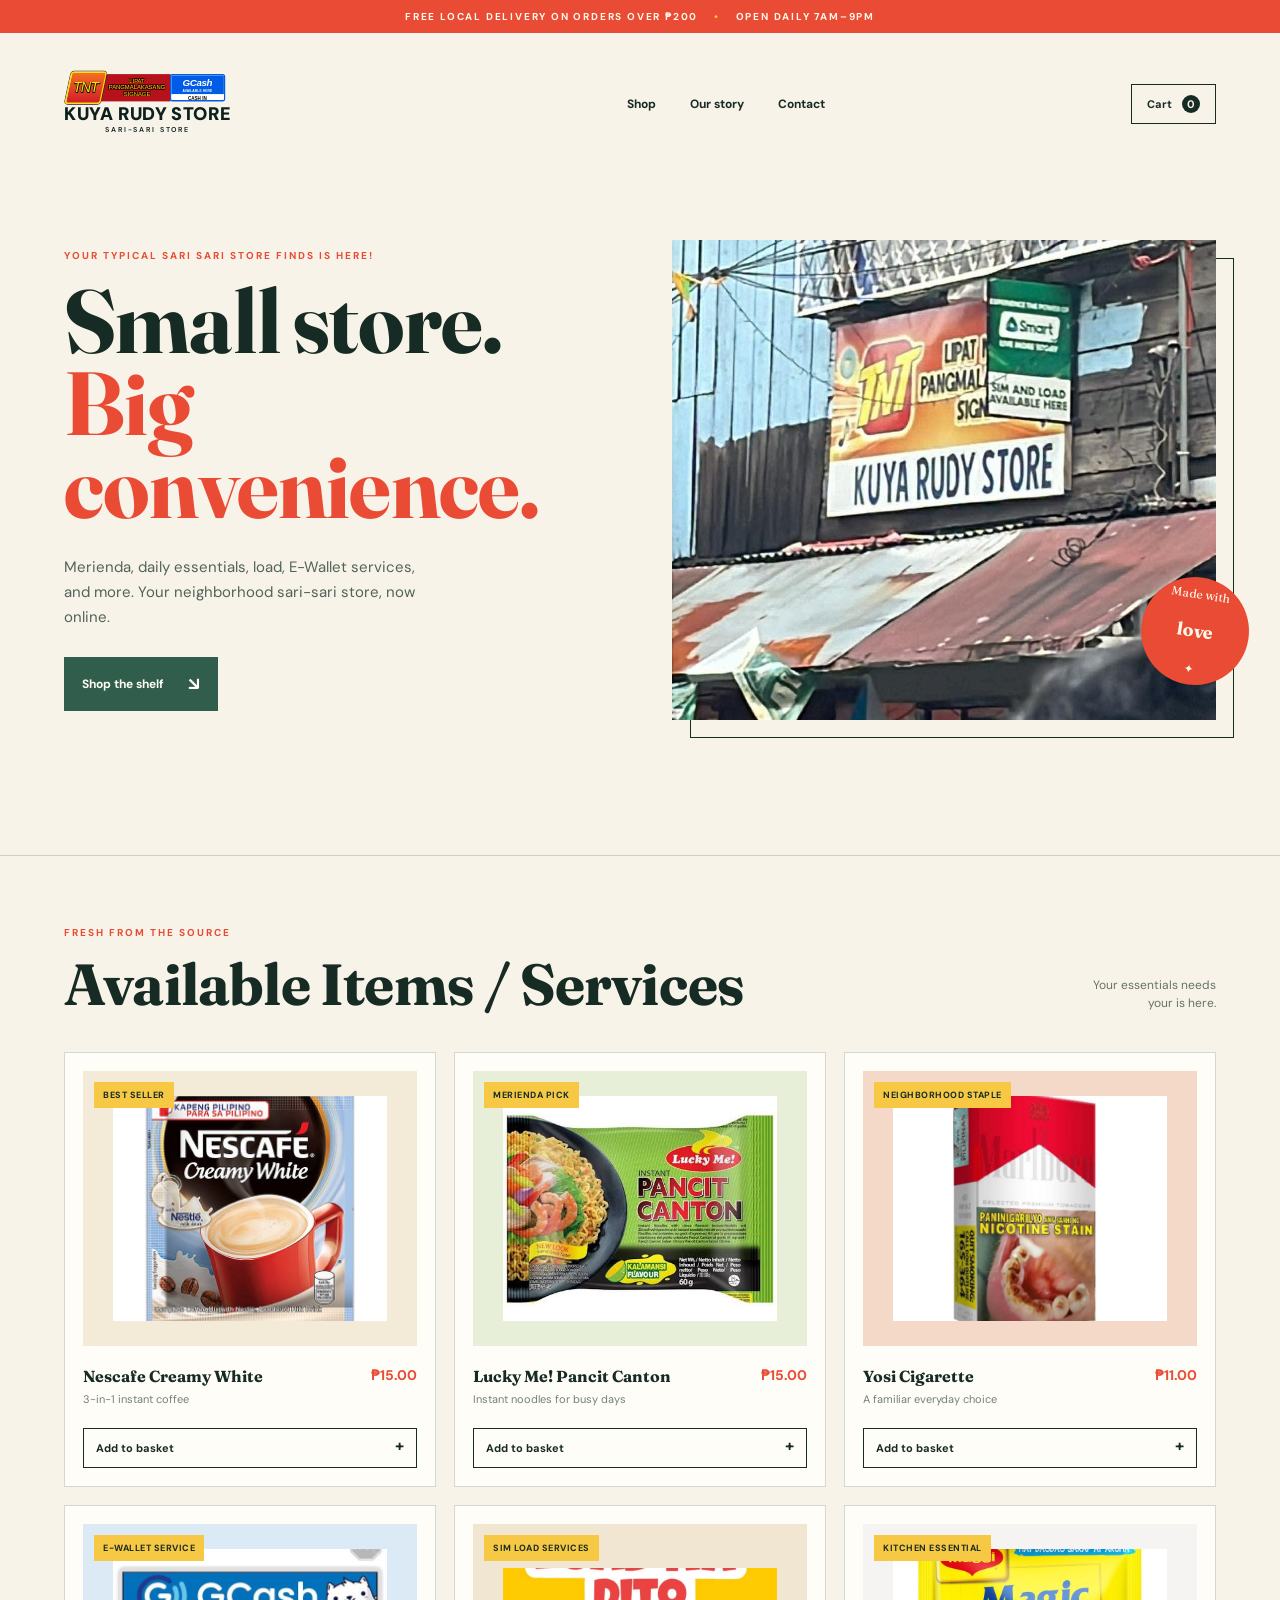
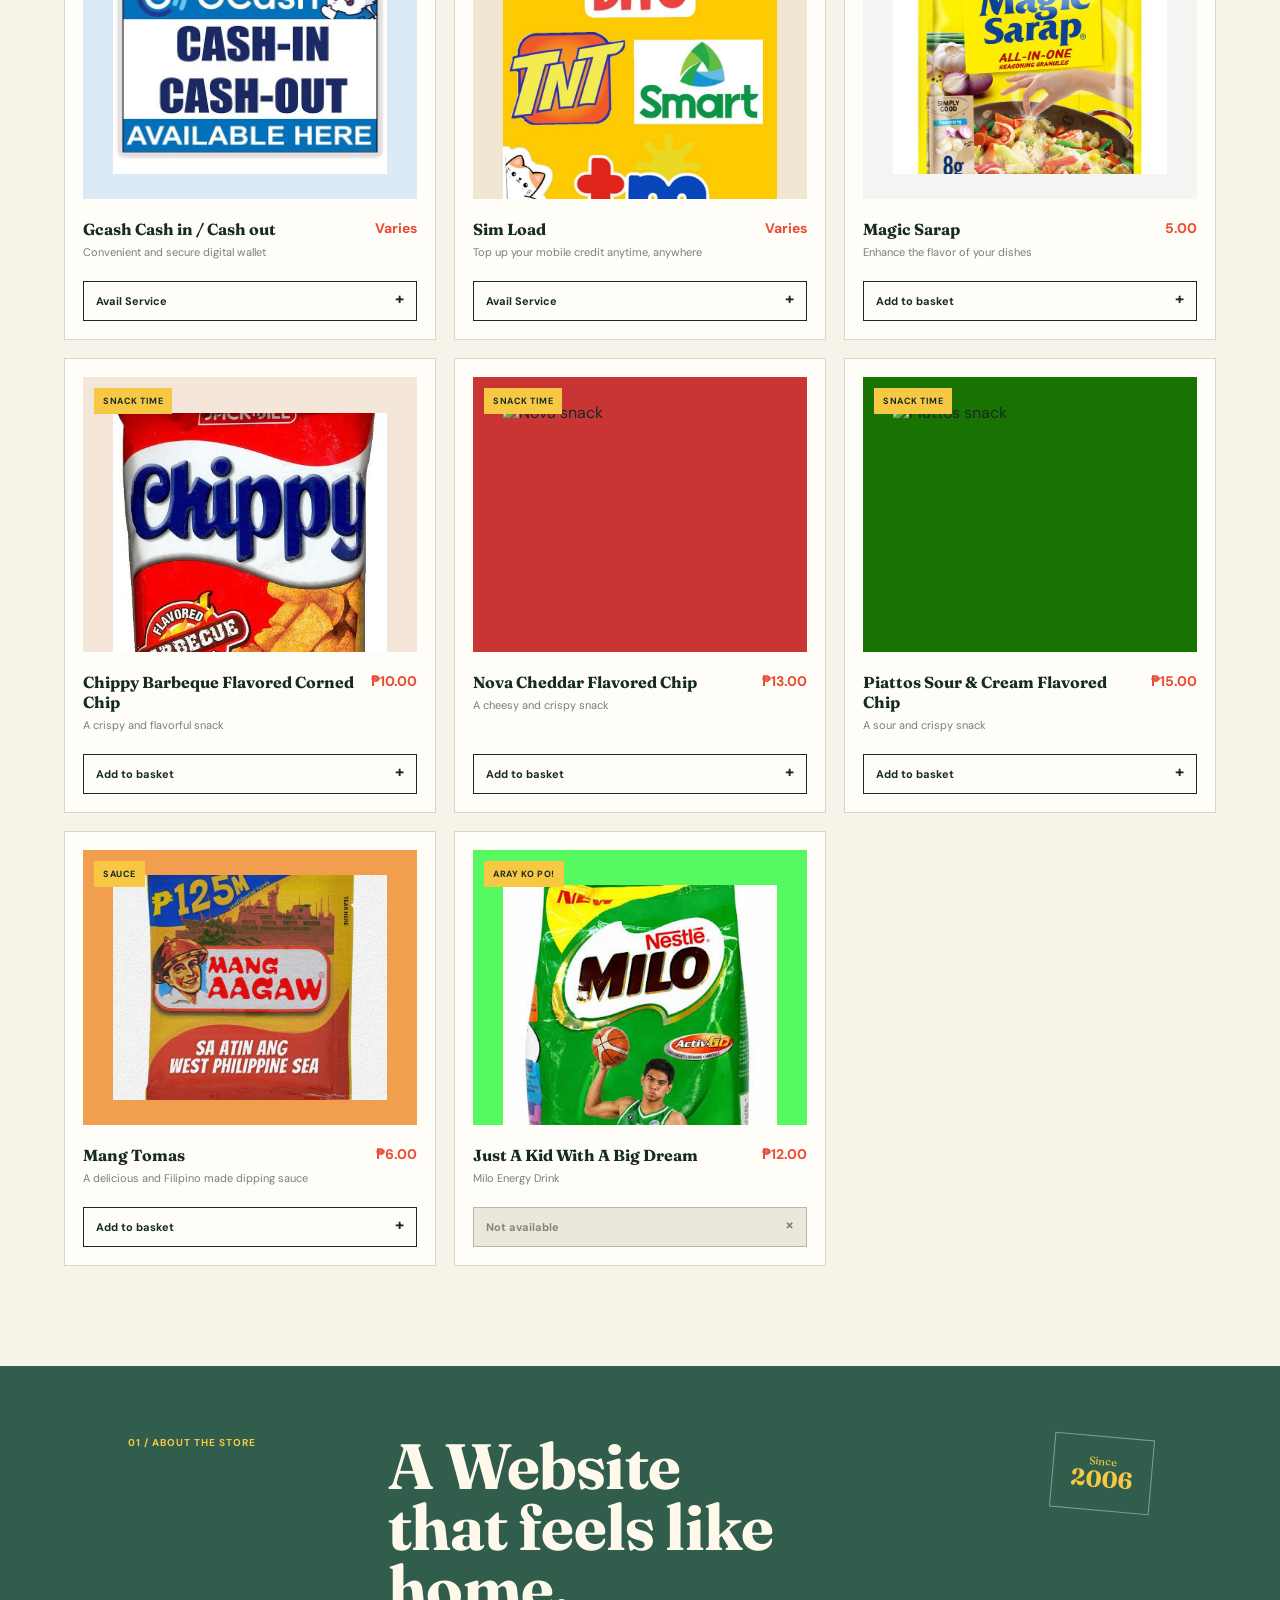
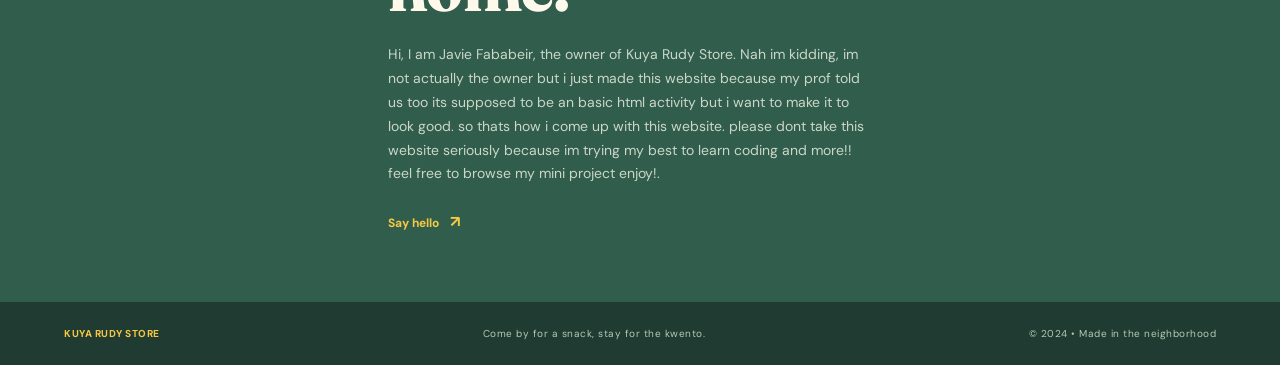
==== index.html @ a369945a "feat: complete UI overhaul and add new product inventory" ====
<!DOCTYPE html>
<html lang="en">
<head>
    <meta charset="UTF-8">
    <meta name="viewport" content="width=device-width, initial-scale=1.0">
    <title>Kuya Rudy Store | Your neighborhood sari-sari</title>
    <link rel="preconnect" href="https://fonts.googleapis.com">
    <link rel="preconnect" href="https://fonts.gstatic.com" crossorigin>
    <link href="https://fonts.googleapis.com/css2?family=DM+Sans:wght@400;500;700&family=Fraunces:opsz,wght@9..144,700;9..144,800&display=swap" rel="stylesheet">
    <link rel="stylesheet" href="style.css">
</head>
<body>
    
    <!-- Top Announcement Bar -->
    <div class="announcement">
        FREE LOCAL DELIVERY ON ORDERS OVER ₱200 <span>•</span> OPEN DAILY 7AM–9PM
    </div>

    <!-- Navigation Header -->
    <header class="site-header">
        
        <!-- Tarpaulin Logo -->
        <a href="#top" class="tarp-logo" aria-label="Kuya Rudy Store home">
            <div class="tarp-top">
                <div class="tarp-red-bar">
                    <div class="tarp-tnt-logo">
                        <span>TNT</span>
                    </div>
                    <div class="tarp-tnt-text">
                        <div>LIPAT</div>
                        <div>PANGMALAKASANG</div>
                        <div>SIGNAGE</div>
                    </div>
                </div>
                
                <!-- NEW GCASH BOX -->
                <div class="tarp-gcash-box">
                    <div class="gcash-blue">
                        <div class="gcash-brand">
                            GCash
                        </div>
                        <div class="gcash-tag">AVAILABLE HERE</div>
                    </div>
                    <div class="gcash-white">
                        CASH IN<br>CASH OUT
                    </div>
                </div>
                
            </div>
            <div class="tarp-bottom">
                <div class="tarp-title">KUYA RUDY STORE</div>
                <div class="tarp-subtitle">SARI-SARI STORE</div>
            </div>
        </a>

        <nav aria-label="Main navigation">
            <a href="#shop">Shop</a>
            <a href="#story">Our story</a>
            <a href="#contact">Contact</a>
        </nav>
        <button class="cart-button" type="button" aria-label="Shopping cart">
            Cart <span id="cart-count">0</span>
        </button>
    </header>

    <main id="top">
        <!-- Hero Section -->
        <section class="hero" aria-labelledby="hero-title">
            <div class="hero-copy">
                <p class="eyebrow">Your typical sari sari store finds is here!</p>
                <h1 id="hero-title">Small store.<br><em>Big convenience.</em></h1>
                <p class="hero-text">Merienda, daily essentials, load, E-Wallet services, and more. Your neighborhood sari-sari store, now online.</p>
                <a class="primary-button" href="#shop">Shop the shelf <span>↘</span></a>
            </div>
            <div class="hero-image-wrap">
                <img src="kuyarudy.jpg" alt="Javie Fababeir, owner of Kuya Rudy Store">
                <div class="hero-sticker">Made with<br><strong>love</strong> ✦</div>
            </div>
        </section>

        <!-- Shop Section -->
        <section class="shop-section" id="shop" aria-labelledby="shop-title">
            <div class="section-heading">
                <div>
                    <p class="eyebrow">Fresh from the source</p>
                    <h2 id="shop-title">Available Items / Services</h2>
                </div>
                <p class="section-note">Your essentials needs<br>your is here.</p>
            </div>
            
            <div class="product-grid">
                <article class="product-card product-coffee">
                    <span class="product-tag">Best seller</span>
                    <div class="product-image">
                        <img src="nescafe.jpg" alt="Nescafe Creamy White 3-in-1">
                    </div>
                    <div class="product-info">
                        <div>
                            <h3>Nescafe Creamy White</h3>
                            <p>3-in-1 instant coffee</p>
                        </div>
                        <strong class="price">₱15.00</strong>
                    </div>
                    <button class="add-button" type="button">Add to basket <span>+</span></button>
                </article>

                <article class="product-card product-noodles">
                    <span class="product-tag">Merienda pick</span>
                    <div class="product-image">
                        <img src="pancit.jpg" alt="Lucky Me instant noodles">
                    </div>
                    <div class="product-info">
                        <div>
                            <h3>Lucky Me! Pancit Canton</h3>
                            <p>Instant noodles for busy days</p>
                        </div>
                        <strong class="price">₱15.00</strong>
                    </div>
                    <button class="add-button" type="button">Add to basket <span>+</span></button>
                </article>

                    <article class="product-card product-yosi">
                    <span class="product-tag">Neighborhood staple</span>
                    <div class="product-image">
                        <img src="yosi.jpg" alt="Yosi cigarette pack">
                    </div>
                    <div class="product-info">
                        <div>
                            <h3>Yosi Cigarette</h3>
                            <p>A familiar everyday choice</p>
                        </div>
                        <strong class="price">₱11.00</strong>
                    </div>
                    <button class="add-button" type="button">Add to basket <span>+</span></button>
                </article>

                <article class="product-card product-gcash">
                    <span class="product-tag">E-wallet Service</span>
                    <div class="product-image">
                        <img src="gcash.jpg" alt="Gcash wallet">
                    </div>
                    <div class="product-info">
                        <div>
                            <h3>Gcash Cash in / Cash out</h3>
                            <p> Convenient and secure digital wallet</p>
                        </div>
                        <strong class="price">Varies</strong>
                    </div>
                    <button class="add-button" type="button">Avail Service <span>+</span></button>
                </article>

                <article class="product-card product-load">
                    <span class="product-tag">Sim load Services</span>
                    <div class="product-image">
                        <img src="load.jpg" alt="Load services">
                    </div>
                    <div class="product-info">
                        <div>
                            <h3>Sim Load</h3>
                            <p>Top up your mobile credit anytime, anywhere</p>
                        </div>
                        <strong class="price">Varies</strong>
                    </div>
                    <button class="add-button" type="button">Avail Service <span>+</span></button>
                </article>

                <article class="product-card product-seasoning">
                    <span class="product-tag">Kitchen essential</span>
                    <div class="product-image">
                        <img src="magic sarap.jpg" alt="Maggi seasoning">
                    </div>
                    <div class="product-info">
                        <div>
                            <h3>Magic Sarap</h3>
                            <p>Enhance the flavor of your dishes</p>
                        </div>
                        <strong class="price">5.00</strong>
                    </div>
                    <button class="add-button" type="button">Add to basket <span>+</span></button>
                </article>

                <article class="product-card product-chippy">
                    <span class="product-tag">Snack time</span>
                    <div class="product-image">
                        <img src="Chippy chips!.jpg" alt="Chippy snack">
                    </div>
                    <div class="product-info">
                        <div>
                            <h3>Chippy Barbeque Flavored Corned Chip</h3>
                            <p>A crispy and flavorful snack</p>
                        </div>
                        <strong class="price">₱10.00</strong>
                    </div>
                    <button class="add-button" type="button">Add to basket <span>+</span></button>
                </article>

                <article class="product-card product-nova">
                    <span class="product-tag">Snack time</span>
                    <div class="product-image">
                        <img src="Nova.jpg" alt="Nova snack">
                    </div>
                    <div class="product-info">
                        <div>
                            <h3>Nova Cheddar Flavored Chip</h3>
                            <p>A cheesy and crispy snack</p>
                        </div>
                        <strong class="price">₱13.00</strong>
                    </div>
                    <button class="add-button" type="button">Add to basket <span>+</span></button>
                </article>

                <article class="product-card product-piattos">
                    <span class="product-tag">Snack time</span>
                    <div class="product-image">
                        <img src="Piattos.jpg" alt="Piattos snack">
                    </div>
                    <div class="product-info">
                        <div>
                            <h3>Piattos Sour & Cream Flavored Chip</h3>
                            <p>A sour and crispy snack</p>
                        </div>
                        <strong class="price">₱15.00</strong>
                    </div>
                    <button class="add-button" type="button">Add to basket <span>+</span></button>
                </article>

                <article class="product-card product-mangtomas">
                    <span class="product-tag">Sauce</span>
                    <div class="product-image">
                        <img src="mang tomas.jpg" alt="Dipping sauce">
                    </div>
                    <div class="product-info">
                        <div>
                            <h3>Mang Tomas</h3>
                            <p>A delicious and Filipino made dipping sauce</p>
                        </div>
                        <strong class="price">₱6.00</strong>
                    </div>
                    <button class="add-button" type="button">Add to basket <span>+</span></button>
                </article>

                <article class="product-card product-rene">
                    <span class="product-tag">Aray Ko Po!</span>
                    <div class="product-image">
                        <img src="rene.jpg" alt="Aray Ko Po!">
                    </div>
                    <div class="product-info">
                        <div>
                            <h3>Just A Kid With A Big Dream</h3>
                            <p>Milo Energy Drink</p>
                        </div>
                        <strong class="price">₱12.00</strong>
                    </div>
                    <button class="add-button" type="button" disabled>Not available <span>×</span></button>
                </article>

            </div>
        </section>

        <!-- Story Section -->
        <section class="story-section" id="story" aria-labelledby="story-title">
            <div class="story-label">01 / About the store</div>
            <div>
                <h2 id="story-title">A Website<br>that feels like home.</h2>
                <p>Hi, I am Javie Fababeir, the owner of Kuya Rudy Store. Nah im kidding, im not actually the owner but i just made this website because my prof told us too its supposed to be an basic html activity but i want to make it to look good. so thats how i come up with this website. please dont take this website seriously because im trying my best to learn coding and more!! feel free to browse my mini project enjoy!.</p>
                <a class="text-link" href="#contact">Say hello <span>↗</span></a>
            </div>
            <div class="story-badge">Since<br><strong>2006</strong></div>
        </section>
    </main>

    <!-- Footer -->
    <footer id="contact">
        <strong>KUYA RUDY STORE</strong>
        <span>Come by for a snack, stay for the kwento.</span>
        <span>© 2024 • Made in the neighborhood</span>
    </footer>

    <!-- Script -->
    <script>
        const cartCount = document.querySelector('#cart-count');
        document.querySelectorAll('.add-button').forEach((button) => {
            button.addEventListener('click', () => {
                cartCount.textContent = Number(cartCount.textContent) + 1;
                button.classList.add('added');
                button.innerHTML = 'Added to basket <span>✓</span>';
                setTimeout(() => button.classList.remove('added'), 900);
            });
        });
    </script>
</body>
</html>
---- style.css ----
@import url('https://fonts.googleapis.com/css2?family=DM+Sans:wght@400;500;700&family=Fraunces:opsz,wght@9..144,700;9..144,800&display=swap');

:root { --ink: #172b25; --cream: #f8f3e8; --red: #e94b35; --yellow: #f6c843; --green: #315d4d; --line: rgba(23,43,37,.18); }
* { box-sizing: border-box; }
html { scroll-behavior: smooth; }
body { margin: 0; background: var(--cream); color: var(--ink); font-family: 'DM Sans', sans-serif; }
a { color: inherit; }

.announcement { padding: 10px 5vw; background: var(--red); color: #fff9ea; font-size: 10px; font-weight: 700; letter-spacing: 1.8px; text-align: center; }
.announcement span { margin: 0 12px; color: var(--yellow); }
.site-header { display: flex; align-items: center; justify-content: space-between; max-width: 1280px; margin: auto; padding: 25px 5vw; }

nav { display: flex; gap: 34px; font-size: 12px; font-weight: 700; }
nav a { text-decoration: none; }
nav a:hover, .text-link:hover { color: var(--red); }
.cart-button { border: 1px solid var(--ink); background: transparent; color: var(--ink); padding: 10px 15px; font: 700 11px 'DM Sans', sans-serif; cursor: pointer; }
.cart-button span { display: inline-grid; place-items: center; width: 18px; height: 18px; margin-left: 7px; border-radius: 50%; background: var(--ink); color: var(--cream); }

.hero { display: grid; grid-template-columns: 1fr 1fr; max-width: 1280px; min-height: 590px; margin: 10px auto 0; padding: 0 5vw; align-items: center; gap: 5vw; }
.hero-copy { padding: 55px 0; }
.eyebrow { margin: 0 0 18px; color: var(--red); font-size: 10px; font-weight: 700; letter-spacing: 2px; text-transform: uppercase; }
h1, h2 { margin: 0; font-family: 'Fraunces', serif; letter-spacing: -.8px; }
h1 { font-size: clamp(52px, 7vw, 92px); line-height: .92; }
h1 em { color: var(--red); font-style: normal; }
.hero-text { max-width: 380px; margin: 28px 0; color: #52635a; font-size: 15px; line-height: 1.65; }
.primary-button { display: inline-flex; align-items: center; gap: 24px; padding: 15px 18px; background: var(--green); color: #fffdf5; font-size: 12px; font-weight: 700; text-decoration: none; }
.primary-button span { font-size: 18px; }
.hero-image-wrap { position: relative; height: 480px; background: var(--yellow); overflow: visible; }
.hero-image-wrap::before { position: absolute; inset: 18px -18px -18px 18px; border: 1px solid var(--ink); content: ''; z-index: -1; }
.hero-image-wrap img { width: 100%; height: 100%; object-fit: cover; object-position: center; }
.hero-sticker { position: absolute; right: -33px; bottom: 35px; display: grid; place-items: center; width: 108px; height: 108px; border-radius: 50%; background: var(--red); color: #fff8e8; font: 12px 'Fraunces', serif; line-height: 1.1; text-align: center; transform: rotate(9deg); }
.hero-sticker strong { font-size: 18px; }

.shop-section { max-width: 1280px; margin: 80px auto 0; padding: 70px 5vw 100px; border-top: 1px solid var(--line); }
.section-heading { display: flex; justify-content: space-between; align-items: end; margin-bottom: 40px; }
h2 { font-size: clamp(38px, 5vw, 58px); line-height: .95; }
.section-note { margin: 0; color: #65736a; font-size: 12px; line-height: 1.5; text-align: right; }
.product-grid { display: grid; grid-template-columns: repeat(3, 1fr); gap: 18px; }
.product-card { position: relative; display: flex; flex-direction: column; padding: 18px; background: #fffdf7; border: 1px solid var(--line); }
.product-image { display: grid; place-items: center; height: 275px; margin-bottom: 20px; background: #f3ead8; overflow: hidden; }
.product-noodles .product-image { background: #e8efd8; }
.product-yosi .product-image { background: #f4d9c9; }
.product-gcash .product-image { background: #dceaf5; } 
.product-load .product-image { background: #f0e6d2; }
.product-seasoning .product-image { background: #f5f4f2; }
.product-chippy .product-image { background: #f4e6d9; }
.product-nova .product-image { background: #c93535; }
.product-piattos .product-image { background: #197303; }
.product-mangtomas .product-image { background: #f29e4f; }
.product-rene .product-image { background: #00f915a9; }
.product-image img { width: 82%; height: 82%; object-fit: cover; transition: transform .35s ease; }
.product-card:hover .product-image img { transform: scale(1.08) rotate(2deg); }
.product-tag { position: absolute; top: 29px; left: 29px; padding: 7px 9px; background: var(--yellow); font-size: 9px; font-weight: 700; letter-spacing: .5px; text-transform: uppercase; }
.product-info { display: flex; flex: 1; justify-content: space-between; gap: 12px; align-items: start; }
.product-info h3 { margin: 0 0 6px; font: 700 16px 'Fraunces', serif; }
.product-info p { margin: 0; color: #748078; font-size: 11px; }
.price { white-space: nowrap; color: var(--red); font-size: 14px; }
.add-button { display: flex; justify-content: space-between; width: 100%; margin-top: 22px; padding: 12px; border: 1px solid var(--ink); background: transparent; color: var(--ink); font: 700 11px 'DM Sans', sans-serif; cursor: pointer; }
.add-button:hover, .add-button.added { border-color: var(--green); background: var(--green); color: white; }
.add-button:disabled { border-color: #b9b5aa; background: #ebe7dc; color: #888477; cursor: not-allowed; }
.add-button span { font-size: 16px; line-height: 10px; }

.story-section { display: grid; grid-template-columns: .7fr 1.8fr .5fr; gap: 40px; align-items: start; padding: 70px 10vw; background: var(--green); color: #fff9eb; }
.story-label { color: var(--yellow); font-size: 10px; font-weight: 700; letter-spacing: 1px; text-transform: uppercase; }
.story-section h2 { font-size: clamp(38px, 5vw, 64px); }
.story-section p { max-width: 480px; margin: 25px 0; color: #cbd7c7; font-size: 14px; line-height: 1.7; }
.text-link { color: var(--yellow); font-size: 12px; font-weight: 700; text-decoration: none; }
.text-link span { margin-left: 8px; font-size: 16px; }
.story-badge { justify-self: end; padding: 18px; border: 1px solid rgba(255,255,255,.4); color: var(--yellow); font: 11px 'Fraunces', serif; line-height: 1.1; text-align: center; transform: rotate(5deg); }
.story-badge strong { font-size: 23px; }
footer { display: flex; justify-content: space-between; gap: 20px; padding: 25px 5vw; background: #203c32; color: #b6c8b7; font-size: 10px; letter-spacing: .5px; }
footer strong { color: var(--yellow); }

/* --- Tarpaulin Logo Styles --- */
.tarp-logo {
    display: flex;
    flex-direction: column;
    align-items: center;
    text-decoration: none;
    background: transparent;
    margin: 0;
    padding: 0;
    transform: scale(0.65); /* Scales down to fit perfectly in the header */
    transform-origin: left center;
}
.tarp-top {
    display: flex;
    align-items: stretch;
    justify-content: center;
    height: 42px;
    margin-bottom: 2px;
    padding-left: 15px; 
}
.tarp-red-bar {
    background: #b5121b;
    display: flex;
    align-items: center;
    padding-right: 8px;
    position: relative;
}
.tarp-tnt-logo {
    background: linear-gradient(to bottom, #f37021, #d11e27);
    border: 2px solid #ffde00;
    border-radius: 5px;
    transform: skewX(-12deg);
    box-shadow: 0 0 0 1px #222;
    position: absolute;
    left: -18px; 
    height: 50px;
    width: 55px;
    display: flex;
    align-items: center;
    justify-content: center;
    z-index: 2;
}
.tarp-tnt-logo span {
    font-family: 'Arial Black', Impact, sans-serif;
    font-style: italic;
    color: #ffde00;
    font-size: 22px;
    letter-spacing: -1.5px;
    transform: skewX(12deg); 
    text-shadow: -1px -1px 0 #111, 1px -1px 0 #111, -1px 1px 0 #111, 1px 1px 0 #111;
}
.tarp-tnt-text {
    display: flex;
    flex-direction: column;
    align-items: center;
    justify-content: center;
    line-height: 1.1;
    font-family: 'Arial Black', Impact, sans-serif;
    color: #ffde00;
    font-size: 9px;
    margin-left: 45px; 
    text-shadow: -1px -1px 0 #000, 1px -1px 0 #000, -1px 1px 0 #000, 1px 1px 0 #000;
}

/* GCASH BOX STYLES */
.tarp-gcash-box {
    border: 2px solid #005ce6;
    border-radius: 4px;
    overflow: hidden;
    display: flex;
    flex-direction: column;
    margin-left: -1px;
    z-index: 1;
    width: 85px;
}
.gcash-blue {
    background: #005ce6;
    color: white;
    display: flex;
    flex-direction: column;
    align-items: center;
    justify-content: center;
    flex: 1;
    padding: 3px 0;
}
.gcash-brand {
    font-family: Arial, sans-serif;
    font-weight: 900;
    font-style: italic;
    font-size: 15px;
    display: flex;
    align-items: center;
    line-height: 1;
    letter-spacing: -0.5px;
}
.gcash-tag {
    font-family: Arial, sans-serif;
    font-size: 5px;
    font-weight: bold;
    letter-spacing: 0.2px;
    margin-top: 2px;
}
.gcash-white {
    background: white;
    color: #000;
    font-family: Arial, sans-serif;
    font-weight: 900;
    font-size: 7px;
    text-align: center;
    padding: 3px 2px;
    line-height: 1.2;
}

.tarp-bottom {
    text-align: center;
    margin-top: 4px;
}
.tarp-title {
    color: #0c211d;
    font-family: 'Arial Black', 'DM Sans', sans-serif;
    font-weight: 900;
    font-size: 28px;
    letter-spacing: 0.5px;
    line-height: 1;
}
.tarp-subtitle {
    color: #0c211d;
    font-family: 'DM Sans', Arial, sans-serif;
    font-size: 11px;
    letter-spacing: 2.5px;
    font-weight: 600;
    margin-top: 2px;
}

@media (max-width: 700px) {
     .announcement { font-size: 8px; letter-spacing: 1px; }
     .site-header { padding: 20px 6vw; }
     nav { display: none; }
     .hero { display: flex; flex-direction: column; align-items: stretch; min-height: auto; gap: 20px; padding: 25px 6vw 80px; }
     .hero-copy { padding: 30px 0 10px; }
     h1 { font-size: 58px; }
     .hero-image-wrap { height: 340px; margin-right: 18px; }
     .hero-sticker { right: -25px; bottom: 20px; width: 90px; height: 90px; }
     .shop-section { margin-top: 0; padding: 55px 6vw 75px; }
     .section-heading { align-items: start; gap: 18px; }
     .section-note { display: none; }
     .product-grid { grid-template-columns: 1fr; gap: 16px; }
     .product-image { height: 240px; }
     .story-section { grid-template-columns: 1fr; gap: 22px; padding: 55px 8vw; }
     .story-badge { justify-self: start; }
     footer { flex-direction: column; gap: 10px; }
}
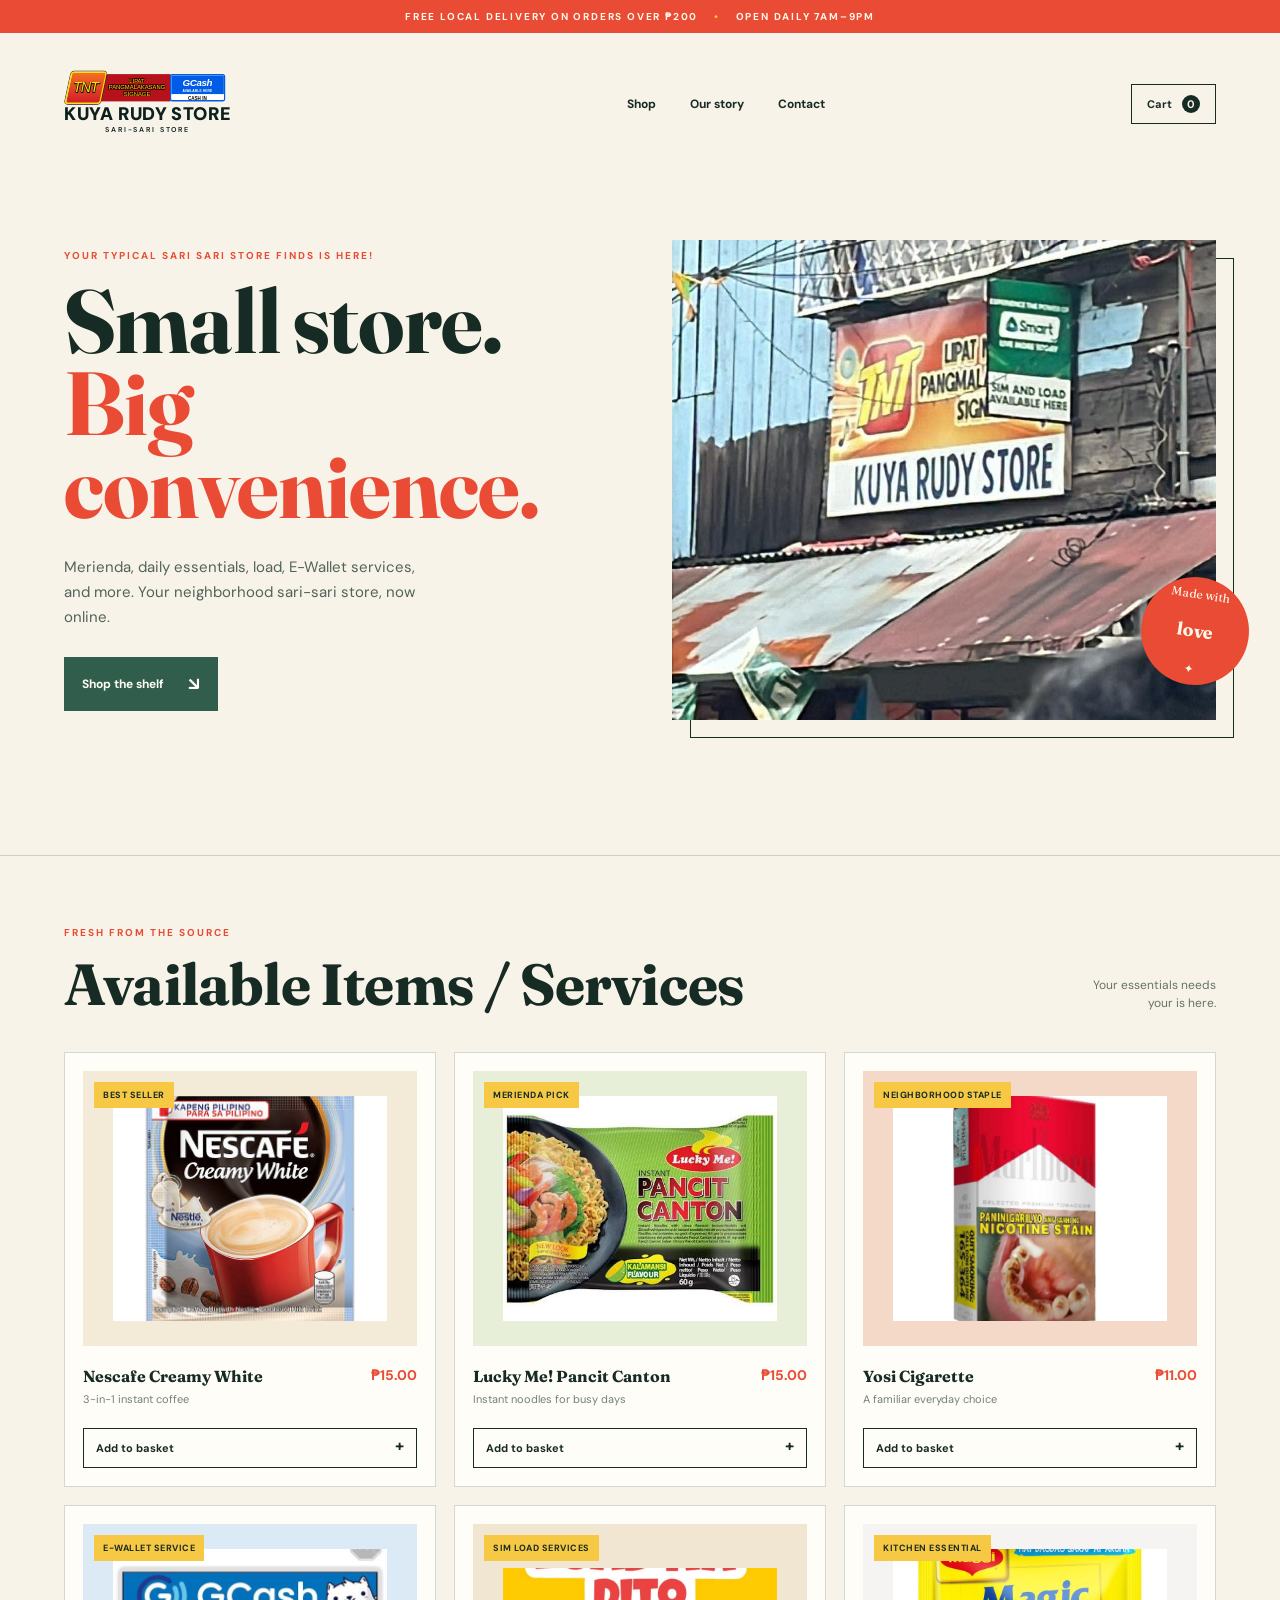
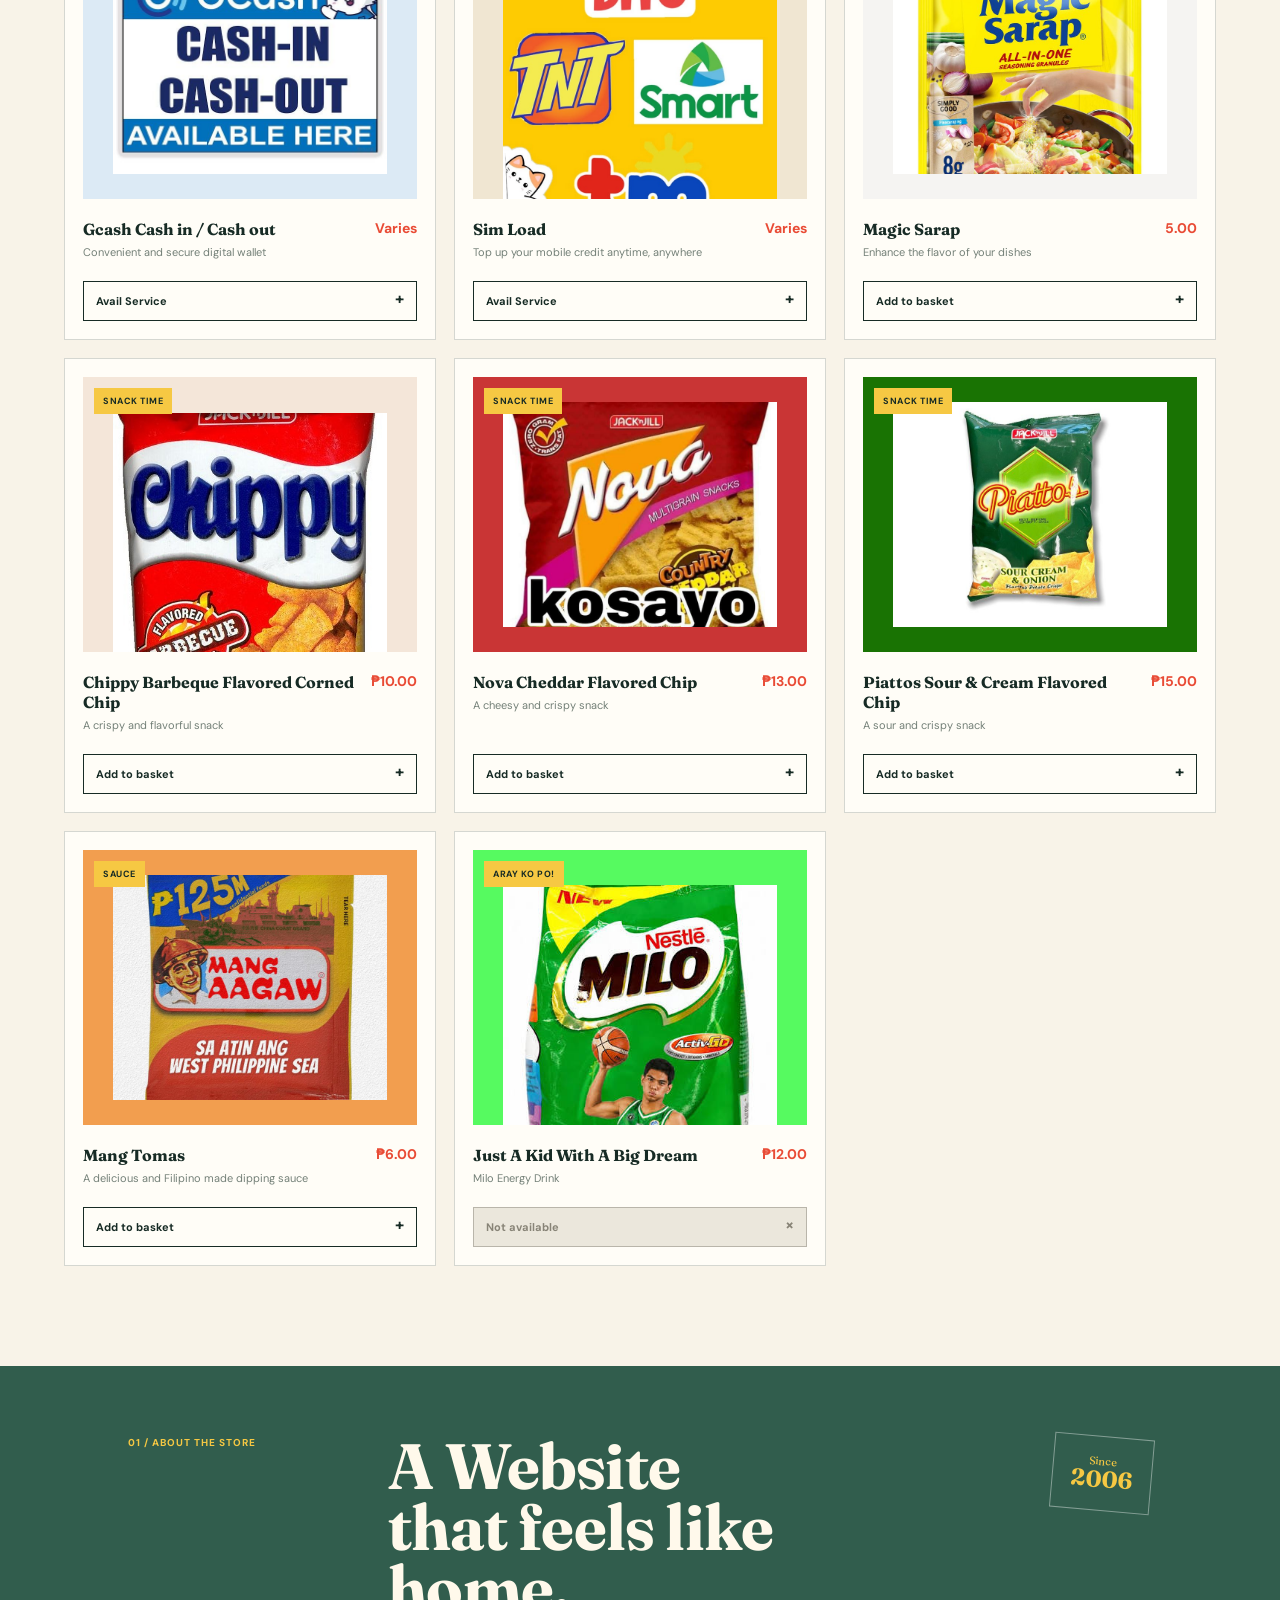
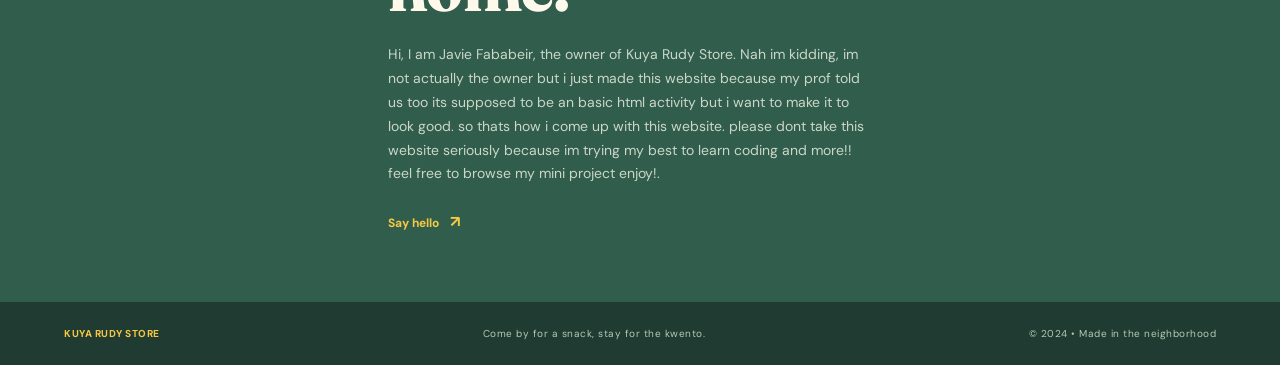
==== commit 736b2229: "fix: correct image file paths for case sensitivity" ====
--- a/index.html
+++ b/index.html
@@ -197,7 +197,7 @@
                 <article class="product-card product-nova">
                     <span class="product-tag">Snack time</span>
                     <div class="product-image">
-                        <img src="Nova.jpg" alt="Nova snack">
+                        <img src="nova.jpg" alt="Nova snack">
                     </div>
                     <div class="product-info">
                         <div>
@@ -212,7 +212,7 @@
                 <article class="product-card product-piattos">
                     <span class="product-tag">Snack time</span>
                     <div class="product-image">
-                        <img src="Piattos.jpg" alt="Piattos snack">
+                        <img src="piattos.jpg" alt="Piattos snack">
                     </div>
                     <div class="product-info">
                         <div>
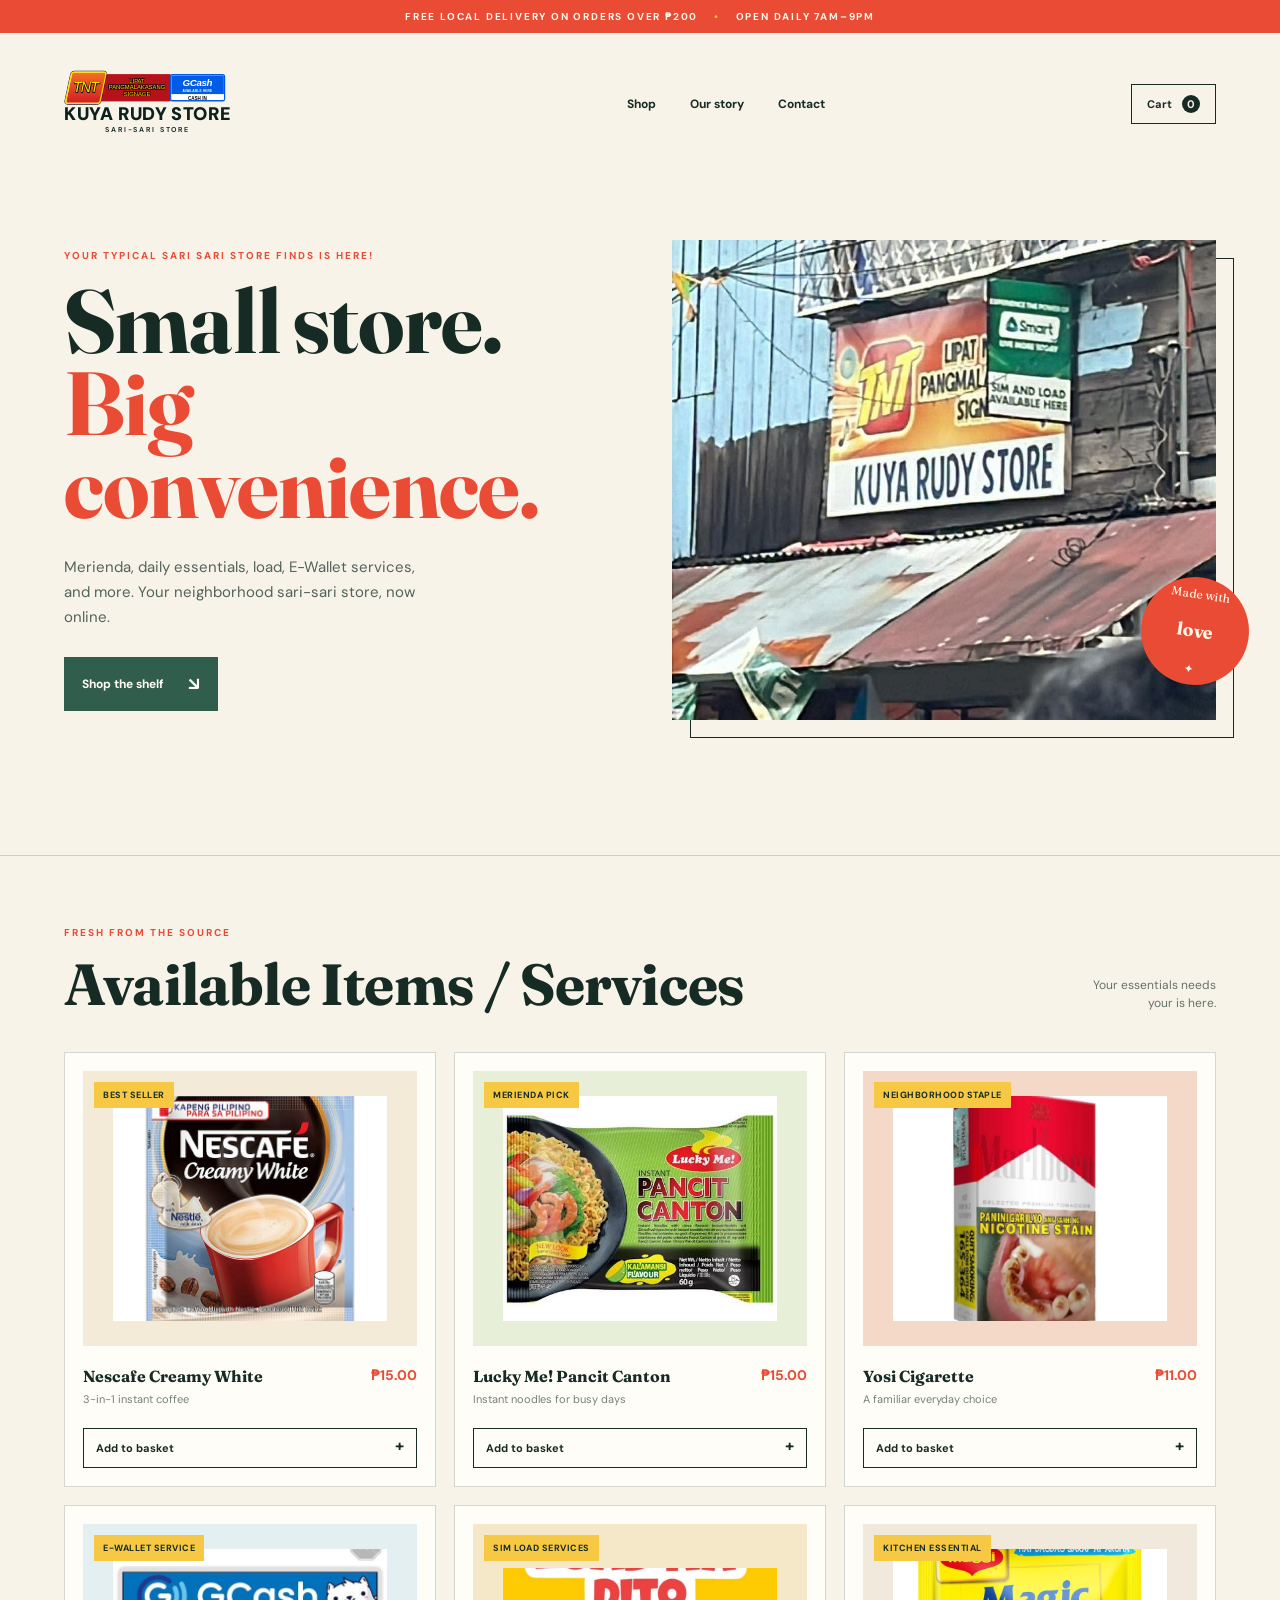
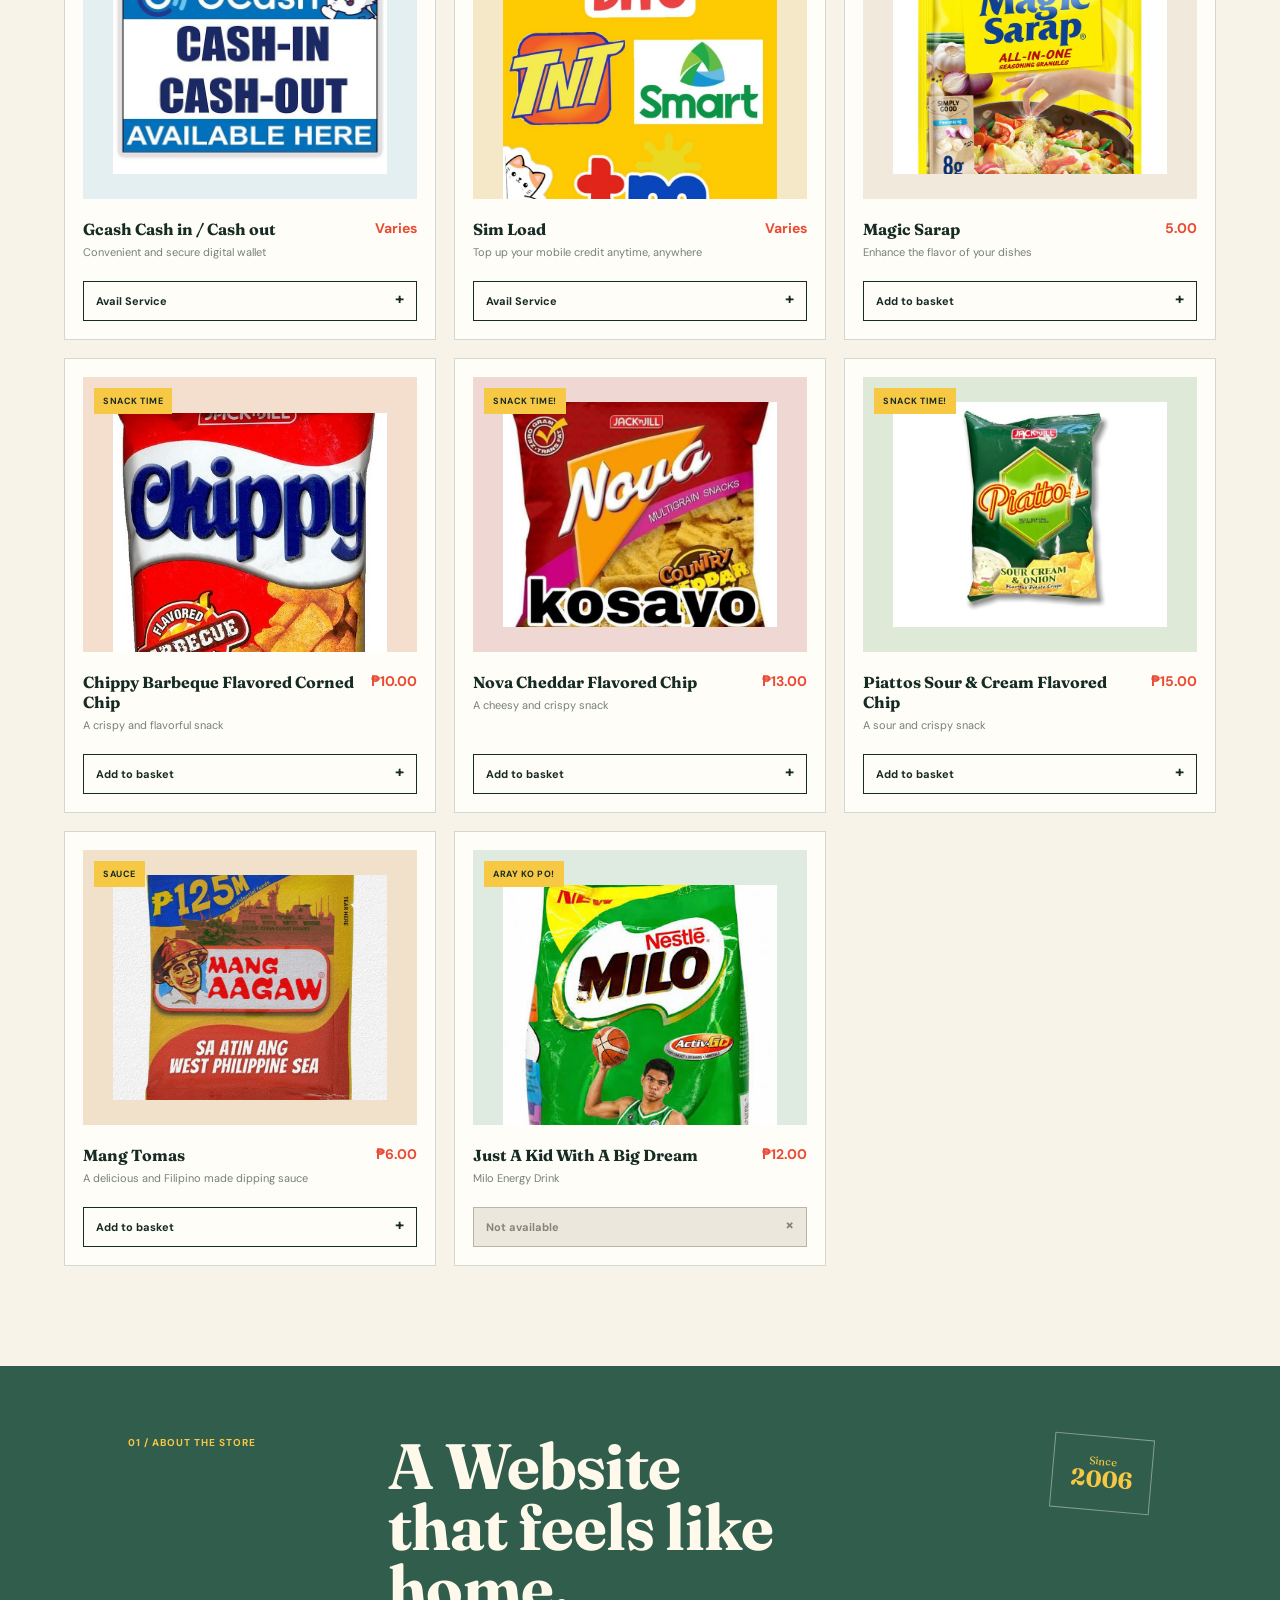
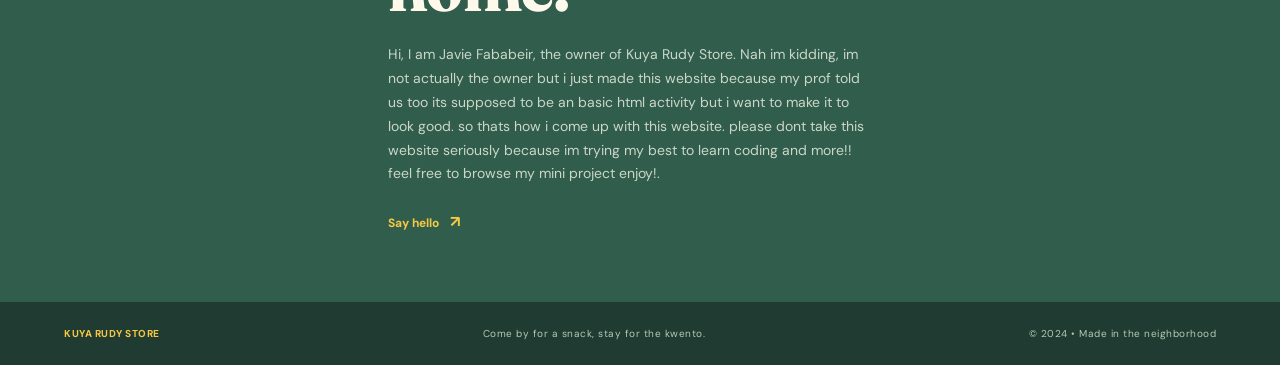
==== commit a13cbbd6: "Separate HTML CSS and JavaScript files" ====
--- a/index.html
+++ b/index.html
@@ -195,7 +195,7 @@
                 </article>
 
                 <article class="product-card product-nova">
-                    <span class="product-tag">Snack time</span>
+                    <span class="product-tag">Snack Time!</span>
                     <div class="product-image">
                         <img src="nova.jpg" alt="Nova snack">
                     </div>
@@ -210,7 +210,7 @@
                 </article>
 
                 <article class="product-card product-piattos">
-                    <span class="product-tag">Snack time</span>
+                    <span class="product-tag">Snack Time!</span>
                     <div class="product-image">
                         <img src="piattos.jpg" alt="Piattos snack">
                     </div>
@@ -276,17 +276,6 @@
         <span>© 2024 • Made in the neighborhood</span>
     </footer>
 
-    <!-- Script -->
-    <script>
-        const cartCount = document.querySelector('#cart-count');
-        document.querySelectorAll('.add-button').forEach((button) => {
-            button.addEventListener('click', () => {
-                cartCount.textContent = Number(cartCount.textContent) + 1;
-                button.classList.add('added');
-                button.innerHTML = 'Added to basket <span>✓</span>';
-                setTimeout(() => button.classList.remove('added'), 900);
-            });
-        });
-    </script>
+    <script src="script.js"></script>
 </body>
 </html>
--- a/style.css
+++ b/style.css
@@ -40,14 +40,14 @@
 .product-image { display: grid; place-items: center; height: 275px; margin-bottom: 20px; background: #f3ead8; overflow: hidden; }
 .product-noodles .product-image { background: #e8efd8; }
 .product-yosi .product-image { background: #f4d9c9; }
-.product-gcash .product-image { background: #dceaf5; } 
-.product-load .product-image { background: #f0e6d2; }
-.product-seasoning .product-image { background: #f5f4f2; }
-.product-chippy .product-image { background: #f4e6d9; }
-.product-nova .product-image { background: #c93535; }
-.product-piattos .product-image { background: #197303; }
-.product-mangtomas .product-image { background: #f29e4f; }
-.product-rene .product-image { background: #00f915a9; }
+.product-gcash .product-image { background: #e4eff2; }
+.product-load .product-image { background: #f5e8c9; }
+.product-seasoning .product-image { background: #f1eadc; }
+.product-chippy .product-image { background: #f4dfcf; }
+.product-nova .product-image { background: #efd8d3; }
+.product-piattos .product-image { background: #dfe9d8; }
+.product-mangtomas .product-image { background: #f1e0ca; }
+.product-rene .product-image { background: #dfeae1; }
 .product-image img { width: 82%; height: 82%; object-fit: cover; transition: transform .35s ease; }
 .product-card:hover .product-image img { transform: scale(1.08) rotate(2deg); }
 .product-tag { position: absolute; top: 29px; left: 29px; padding: 7px 9px; background: var(--yellow); font-size: 9px; font-weight: 700; letter-spacing: .5px; text-transform: uppercase; }
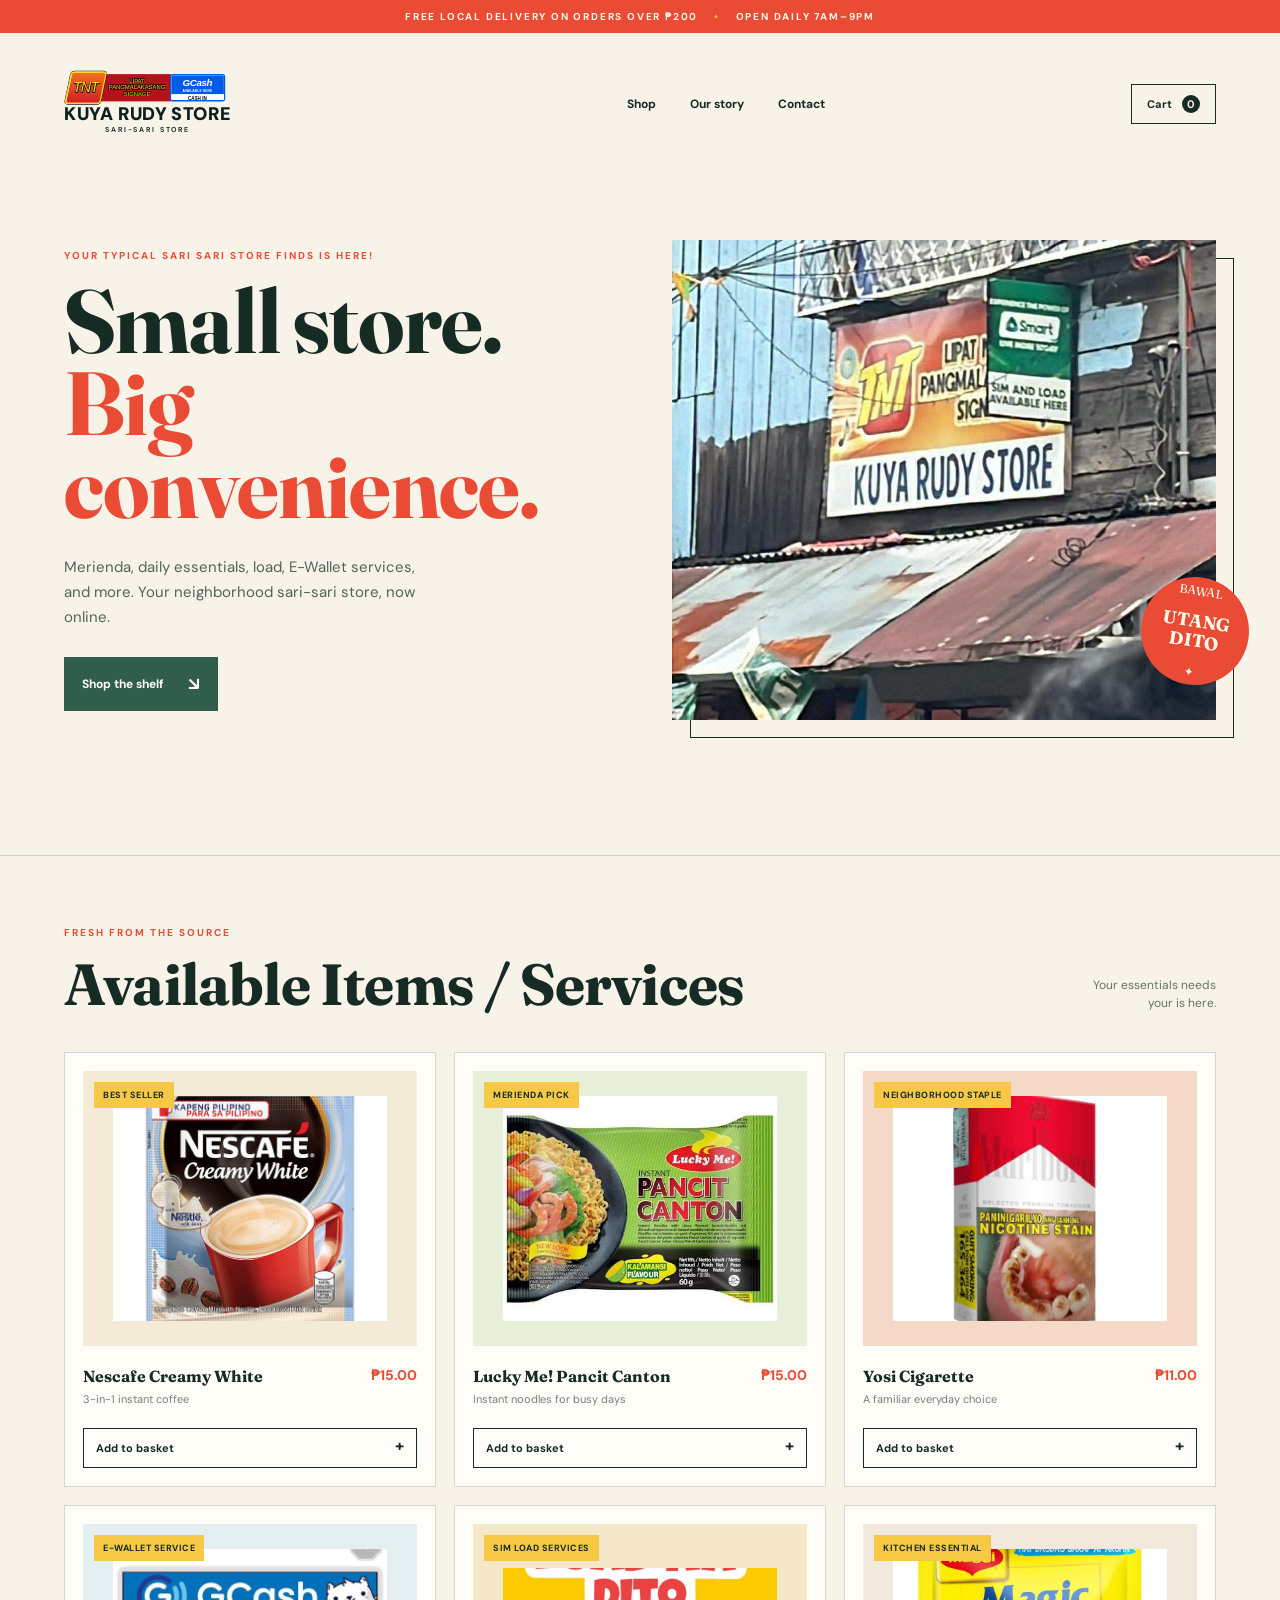
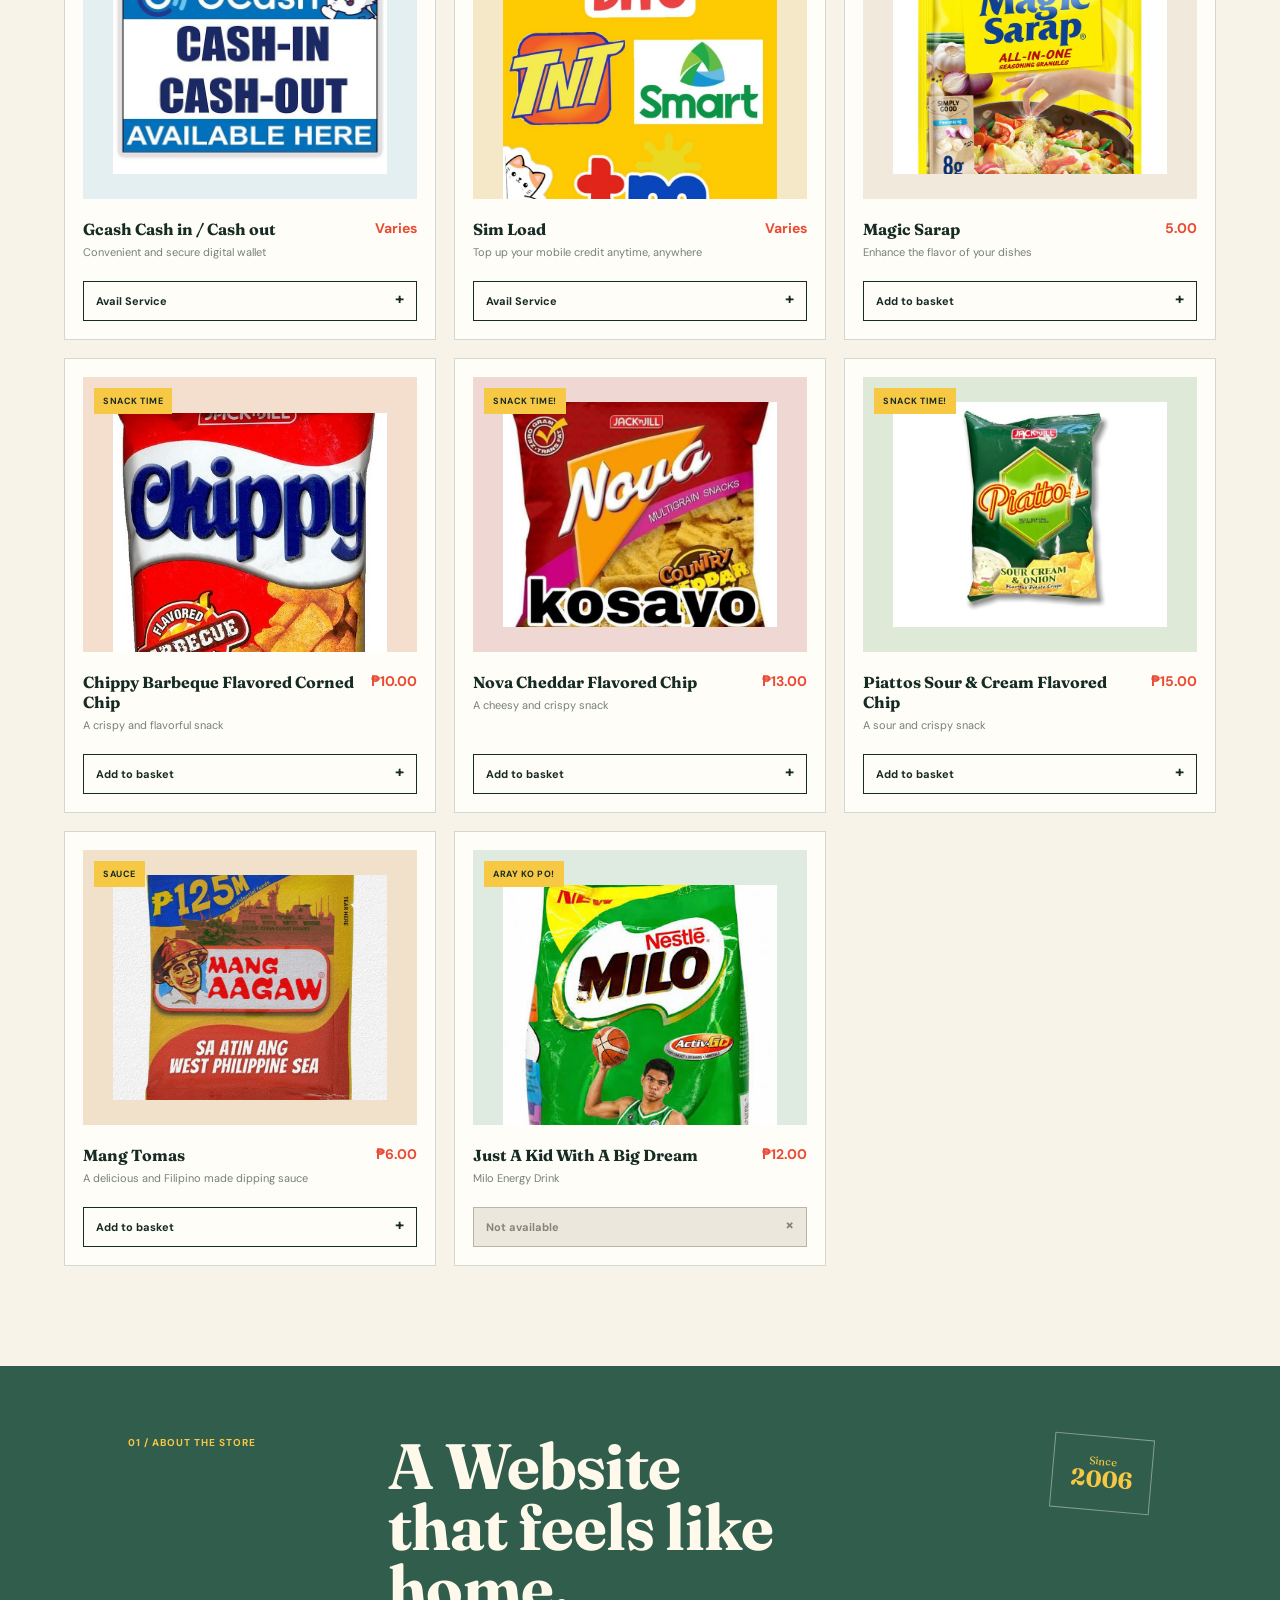
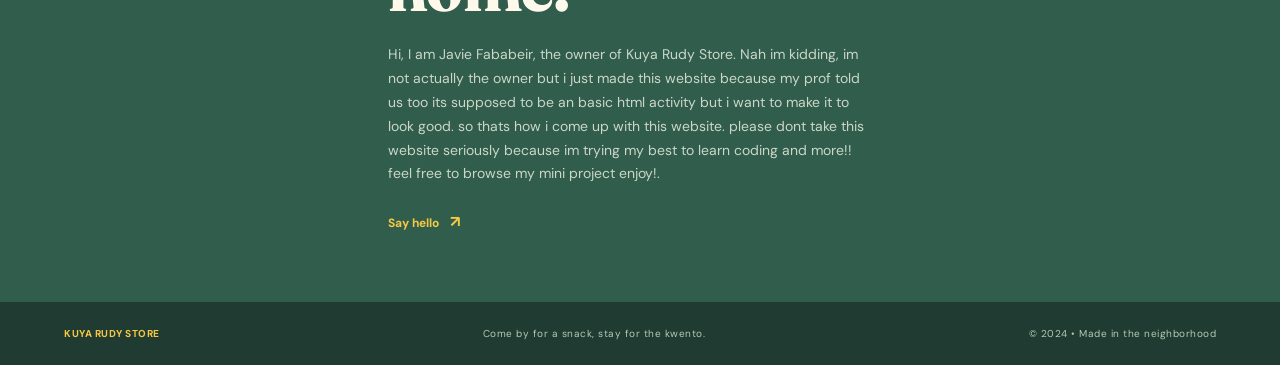
==== commit a9876473: "docs: update hero sticker copy" ====
--- a/index.html
+++ b/index.html
@@ -74,7 +74,7 @@
             </div>
             <div class="hero-image-wrap">
                 <img src="kuyarudy.jpg" alt="Javie Fababeir, owner of Kuya Rudy Store">
-                <div class="hero-sticker">Made with<br><strong>love</strong> ✦</div>
+                <div class="hero-sticker">BAWAL<br><strong>UTANG DITO</strong> ✦</div>
             </div>
         </section>
 
--- a/style.css
+++ b/style.css
@@ -1,43 +1,267 @@
+/* =========================================
+   1. GLOBAL VARIABLES & FONTS
+   ========================================= */
 @import url('https://fonts.googleapis.com/css2?family=DM+Sans:wght@400;500;700&family=Fraunces:opsz,wght@9..144,700;9..144,800&display=swap');
 
-:root { --ink: #172b25; --cream: #f8f3e8; --red: #e94b35; --yellow: #f6c843; --green: #315d4d; --line: rgba(23,43,37,.18); }
-* { box-sizing: border-box; }
-html { scroll-behavior: smooth; }
-body { margin: 0; background: var(--cream); color: var(--ink); font-family: 'DM Sans', sans-serif; }
-a { color: inherit; }
-
-.announcement { padding: 10px 5vw; background: var(--red); color: #fff9ea; font-size: 10px; font-weight: 700; letter-spacing: 1.8px; text-align: center; }
-.announcement span { margin: 0 12px; color: var(--yellow); }
-.site-header { display: flex; align-items: center; justify-content: space-between; max-width: 1280px; margin: auto; padding: 25px 5vw; }
-
-nav { display: flex; gap: 34px; font-size: 12px; font-weight: 700; }
-nav a { text-decoration: none; }
-nav a:hover, .text-link:hover { color: var(--red); }
-.cart-button { border: 1px solid var(--ink); background: transparent; color: var(--ink); padding: 10px 15px; font: 700 11px 'DM Sans', sans-serif; cursor: pointer; }
-.cart-button span { display: inline-grid; place-items: center; width: 18px; height: 18px; margin-left: 7px; border-radius: 50%; background: var(--ink); color: var(--cream); }
-
-.hero { display: grid; grid-template-columns: 1fr 1fr; max-width: 1280px; min-height: 590px; margin: 10px auto 0; padding: 0 5vw; align-items: center; gap: 5vw; }
-.hero-copy { padding: 55px 0; }
-.eyebrow { margin: 0 0 18px; color: var(--red); font-size: 10px; font-weight: 700; letter-spacing: 2px; text-transform: uppercase; }
-h1, h2 { margin: 0; font-family: 'Fraunces', serif; letter-spacing: -.8px; }
-h1 { font-size: clamp(52px, 7vw, 92px); line-height: .92; }
-h1 em { color: var(--red); font-style: normal; }
-.hero-text { max-width: 380px; margin: 28px 0; color: #52635a; font-size: 15px; line-height: 1.65; }
-.primary-button { display: inline-flex; align-items: center; gap: 24px; padding: 15px 18px; background: var(--green); color: #fffdf5; font-size: 12px; font-weight: 700; text-decoration: none; }
-.primary-button span { font-size: 18px; }
-.hero-image-wrap { position: relative; height: 480px; background: var(--yellow); overflow: visible; }
-.hero-image-wrap::before { position: absolute; inset: 18px -18px -18px 18px; border: 1px solid var(--ink); content: ''; z-index: -1; }
-.hero-image-wrap img { width: 100%; height: 100%; object-fit: cover; object-position: center; }
-.hero-sticker { position: absolute; right: -33px; bottom: 35px; display: grid; place-items: center; width: 108px; height: 108px; border-radius: 50%; background: var(--red); color: #fff8e8; font: 12px 'Fraunces', serif; line-height: 1.1; text-align: center; transform: rotate(9deg); }
-.hero-sticker strong { font-size: 18px; }
-
-.shop-section { max-width: 1280px; margin: 80px auto 0; padding: 70px 5vw 100px; border-top: 1px solid var(--line); }
-.section-heading { display: flex; justify-content: space-between; align-items: end; margin-bottom: 40px; }
-h2 { font-size: clamp(38px, 5vw, 58px); line-height: .95; }
-.section-note { margin: 0; color: #65736a; font-size: 12px; line-height: 1.5; text-align: right; }
-.product-grid { display: grid; grid-template-columns: repeat(3, 1fr); gap: 18px; }
-.product-card { position: relative; display: flex; flex-direction: column; padding: 18px; background: #fffdf7; border: 1px solid var(--line); }
-.product-image { display: grid; place-items: center; height: 275px; margin-bottom: 20px; background: #f3ead8; overflow: hidden; }
+:root { 
+    --ink: #172b25; 
+    --cream: #f8f3e8; 
+    --red: #e94b35; 
+    --yellow: #f6c843; 
+    --green: #315d4d; 
+    --line: rgba(23,43,37,.18); 
+}
+
+* { 
+    box-sizing: border-box; 
+}
+
+html { 
+    scroll-behavior: smooth; 
+}
+
+body { 
+    margin: 0; 
+    background: var(--cream); 
+    color: var(--ink); 
+    font-family: 'DM Sans', sans-serif; 
+}
+
+a { 
+    color: inherit; 
+}
+
+/* =========================================
+   2. TOP ANNOUNCEMENT BAR
+   ========================================= */
+.announcement { 
+    padding: 10px 5vw; 
+    background: var(--red); 
+    color: #fff9ea; 
+    font-size: 10px; 
+    font-weight: 700; 
+    letter-spacing: 1.8px; 
+    text-align: center; 
+}
+
+.announcement span { 
+    margin: 0 12px; 
+    color: var(--yellow); 
+}
+
+/* =========================================
+   3. NAVIGATION HEADER
+   ========================================= */
+.site-header { 
+    display: flex; 
+    align-items: center; 
+    justify-content: space-between; 
+    max-width: 1280px; 
+    margin: auto; 
+    padding: 25px 5vw; 
+}
+
+nav { 
+    display: flex; 
+    gap: 34px; 
+    font-size: 12px; 
+    font-weight: 700; 
+}
+
+nav a { 
+    text-decoration: none; 
+}
+
+nav a:hover, 
+.text-link:hover { 
+    color: var(--red); 
+}
+
+.cart-button { 
+    border: 1px solid var(--ink); 
+    background: transparent; 
+    color: var(--ink); 
+    padding: 10px 15px; 
+    font: 700 11px 'DM Sans', sans-serif; 
+    cursor: pointer; 
+}
+
+.cart-button span { 
+    display: inline-grid; 
+    place-items: center; 
+    width: 18px; 
+    height: 18px; 
+    margin-left: 7px; 
+    border-radius: 50%; 
+    background: var(--ink); 
+    color: var(--cream); 
+}
+
+/* =========================================
+   4. HERO SECTION (TOP BANNER)
+   ========================================= */
+.hero { 
+    display: grid; 
+    grid-template-columns: 1fr 1fr; 
+    max-width: 1280px; 
+    min-height: 590px; 
+    margin: 10px auto 0; 
+    padding: 0 5vw; 
+    align-items: center; 
+    gap: 5vw; 
+}
+
+.hero-copy { 
+    padding: 55px 0; 
+}
+
+.eyebrow { 
+    margin: 0 0 18px; 
+    color: var(--red); 
+    font-size: 10px; 
+    font-weight: 700; 
+    letter-spacing: 2px; 
+    text-transform: uppercase; 
+}
+
+h1, h2 { 
+    margin: 0; 
+    font-family: 'Fraunces', serif; 
+    letter-spacing: -.8px; 
+}
+
+h1 { 
+    font-size: clamp(52px, 7vw, 92px); 
+    line-height: .92; 
+}
+
+h1 em { 
+    color: var(--red); 
+    font-style: normal; 
+}
+
+.hero-text { 
+    max-width: 380px; 
+    margin: 28px 0; 
+    color: #52635a; 
+    font-size: 15px; 
+    line-height: 1.65; 
+}
+
+.primary-button { 
+    display: inline-flex; 
+    align-items: center; 
+    gap: 24px; 
+    padding: 15px 18px; 
+    background: var(--green); 
+    color: #fffdf5; 
+    font-size: 12px; 
+    font-weight: 700; 
+    text-decoration: none; 
+}
+
+.primary-button span { 
+    font-size: 18px; 
+}
+
+.hero-image-wrap { 
+    position: relative; 
+    height: 480px; 
+    background: var(--yellow); 
+    overflow: visible; 
+}
+
+.hero-image-wrap::before { 
+    position: absolute; 
+    inset: 18px -18px -18px 18px; 
+    border: 1px solid var(--ink); 
+    content: ''; 
+    z-index: -1; 
+}
+
+.hero-image-wrap img { 
+    width: 100%; 
+    height: 100%; 
+    object-fit: cover; 
+    object-position: center; 
+}
+
+.hero-sticker { 
+    position: absolute; 
+    right: -33px; 
+    bottom: 35px; 
+    display: grid; 
+    place-items: center; 
+    width: 108px; 
+    height: 108px; 
+    border-radius: 50%; 
+    background: var(--red); 
+    color: #fff8e8; 
+    font: 12px 'Fraunces', serif; 
+    line-height: 1.1; 
+    text-align: center; 
+    transform: rotate(9deg); 
+}
+
+.hero-sticker strong { 
+    font-size: 18px; 
+}
+
+/* =========================================
+   5. SHOP SECTION & PRODUCT GRID
+   ========================================= */
+.shop-section { 
+    max-width: 1280px; 
+    margin: 80px auto 0; 
+    padding: 70px 5vw 100px; 
+    border-top: 1px solid var(--line); 
+}
+
+.section-heading { 
+    display: flex; 
+    justify-content: space-between; 
+    align-items: end; 
+    margin-bottom: 40px; 
+}
+
+h2 { 
+    font-size: clamp(38px, 5vw, 58px); 
+    line-height: .95; 
+}
+
+.section-note { 
+    margin: 0; 
+    color: #65736a; 
+    font-size: 12px; 
+    line-height: 1.5; 
+    text-align: right; 
+}
+
+.product-grid { 
+    display: grid; 
+    grid-template-columns: repeat(3, 1fr); 
+    gap: 18px; 
+}
+
+.product-card { 
+    position: relative; 
+    display: flex; 
+    flex-direction: column; 
+    padding: 18px; 
+    background: #fffdf7; 
+    border: 1px solid var(--line); 
+}
+
+/* Product Background Colors */
+.product-image { 
+    display: grid; 
+    place-items: center; 
+    height: 275px; 
+    margin-bottom: 20px; 
+    background: #f3ead8; 
+    overflow: hidden; 
+}
+
 .product-noodles .product-image { background: #e8efd8; }
 .product-yosi .product-image { background: #f4d9c9; }
 .product-gcash .product-image { background: #e4eff2; }
@@ -48,30 +272,168 @@
 .product-piattos .product-image { background: #dfe9d8; }
 .product-mangtomas .product-image { background: #f1e0ca; }
 .product-rene .product-image { background: #dfeae1; }
-.product-image img { width: 82%; height: 82%; object-fit: cover; transition: transform .35s ease; }
-.product-card:hover .product-image img { transform: scale(1.08) rotate(2deg); }
-.product-tag { position: absolute; top: 29px; left: 29px; padding: 7px 9px; background: var(--yellow); font-size: 9px; font-weight: 700; letter-spacing: .5px; text-transform: uppercase; }
-.product-info { display: flex; flex: 1; justify-content: space-between; gap: 12px; align-items: start; }
-.product-info h3 { margin: 0 0 6px; font: 700 16px 'Fraunces', serif; }
-.product-info p { margin: 0; color: #748078; font-size: 11px; }
-.price { white-space: nowrap; color: var(--red); font-size: 14px; }
-.add-button { display: flex; justify-content: space-between; width: 100%; margin-top: 22px; padding: 12px; border: 1px solid var(--ink); background: transparent; color: var(--ink); font: 700 11px 'DM Sans', sans-serif; cursor: pointer; }
-.add-button:hover, .add-button.added { border-color: var(--green); background: var(--green); color: white; }
-.add-button:disabled { border-color: #b9b5aa; background: #ebe7dc; color: #888477; cursor: not-allowed; }
-.add-button span { font-size: 16px; line-height: 10px; }
-
-.story-section { display: grid; grid-template-columns: .7fr 1.8fr .5fr; gap: 40px; align-items: start; padding: 70px 10vw; background: var(--green); color: #fff9eb; }
-.story-label { color: var(--yellow); font-size: 10px; font-weight: 700; letter-spacing: 1px; text-transform: uppercase; }
-.story-section h2 { font-size: clamp(38px, 5vw, 64px); }
-.story-section p { max-width: 480px; margin: 25px 0; color: #cbd7c7; font-size: 14px; line-height: 1.7; }
-.text-link { color: var(--yellow); font-size: 12px; font-weight: 700; text-decoration: none; }
-.text-link span { margin-left: 8px; font-size: 16px; }
-.story-badge { justify-self: end; padding: 18px; border: 1px solid rgba(255,255,255,.4); color: var(--yellow); font: 11px 'Fraunces', serif; line-height: 1.1; text-align: center; transform: rotate(5deg); }
-.story-badge strong { font-size: 23px; }
-footer { display: flex; justify-content: space-between; gap: 20px; padding: 25px 5vw; background: #203c32; color: #b6c8b7; font-size: 10px; letter-spacing: .5px; }
-footer strong { color: var(--yellow); }
-
-/* --- Tarpaulin Logo Styles --- */
+
+.product-image img { 
+    width: 82%; 
+    height: 82%; 
+    object-fit: cover; 
+    transition: transform .35s ease; 
+}
+
+.product-card:hover .product-image img { 
+    transform: scale(1.08) rotate(2deg); 
+}
+
+.product-tag { 
+    position: absolute; 
+    top: 29px; 
+    left: 29px; 
+    padding: 7px 9px; 
+    background: var(--yellow); 
+    font-size: 9px; 
+    font-weight: 700; 
+    letter-spacing: .5px; 
+    text-transform: uppercase; 
+}
+
+.product-info { 
+    display: flex; 
+    flex: 1; 
+    justify-content: space-between; 
+    gap: 12px; 
+    align-items: start; 
+}
+
+.product-info h3 { 
+    margin: 0 0 6px; 
+    font: 700 16px 'Fraunces', serif; 
+}
+
+.product-info p { 
+    margin: 0; 
+    color: #748078; 
+    font-size: 11px; 
+}
+
+.price { 
+    white-space: nowrap; 
+    color: var(--red); 
+    font-size: 14px; 
+}
+
+.add-button { 
+    display: flex; 
+    justify-content: space-between; 
+    width: 100%; 
+    margin-top: 22px; 
+    padding: 12px; 
+    border: 1px solid var(--ink); 
+    background: transparent; 
+    color: var(--ink); 
+    font: 700 11px 'DM Sans', sans-serif; 
+    cursor: pointer; 
+}
+
+.add-button:hover, 
+.add-button.added { 
+    border-color: var(--green); 
+    background: var(--green); 
+    color: white; 
+}
+
+.add-button:disabled { 
+    border-color: #b9b5aa; 
+    background: #ebe7dc; 
+    color: #888477; 
+    cursor: not-allowed; 
+}
+
+.add-button span { 
+    font-size: 16px; 
+    line-height: 10px; 
+}
+
+/* =========================================
+   6. STORY SECTION
+   ========================================= */
+.story-section { 
+    display: grid; 
+    grid-template-columns: .7fr 1.8fr .5fr; 
+    gap: 40px; 
+    align-items: start; 
+    padding: 70px 10vw; 
+    background: var(--green); 
+    color: #fff9eb; 
+}
+
+.story-label { 
+    color: var(--yellow); 
+    font-size: 10px; 
+    font-weight: 700; 
+    letter-spacing: 1px; 
+    text-transform: uppercase; 
+}
+
+.story-section h2 { 
+    font-size: clamp(38px, 5vw, 64px); 
+}
+
+.story-section p { 
+    max-width: 480px; 
+    margin: 25px 0; 
+    color: #cbd7c7; 
+    font-size: 14px; 
+    line-height: 1.7; 
+}
+
+.text-link { 
+    color: var(--yellow); 
+    font-size: 12px; 
+    font-weight: 700; 
+    text-decoration: none; 
+}
+
+.text-link span { 
+    margin-left: 8px; 
+    font-size: 16px; 
+}
+
+.story-badge { 
+    justify-self: end; 
+    padding: 18px; 
+    border: 1px solid rgba(255,255,255,.4); 
+    color: var(--yellow); 
+    font: 11px 'Fraunces', serif; 
+    line-height: 1.1; 
+    text-align: center; 
+    transform: rotate(5deg); 
+}
+
+.story-badge strong { 
+    font-size: 23px; 
+}
+
+/* =========================================
+   7. FOOTER
+   ========================================= */
+footer { 
+    display: flex; 
+    justify-content: space-between; 
+    gap: 20px; 
+    padding: 25px 5vw; 
+    background: #203c32; 
+    color: #b6c8b7; 
+    font-size: 10px; 
+    letter-spacing: .5px; 
+}
+
+footer strong { 
+    color: var(--yellow); 
+}
+
+/* =========================================
+   8. CUSTOM TARPAULIN LOGO
+   ========================================= */
 .tarp-logo {
     display: flex;
     flex-direction: column;
@@ -80,9 +442,10 @@
     background: transparent;
     margin: 0;
     padding: 0;
-    transform: scale(0.65); /* Scales down to fit perfectly in the header */
+    transform: scale(0.65); 
     transform-origin: left center;
 }
+
 .tarp-top {
     display: flex;
     align-items: stretch;
@@ -91,6 +454,7 @@
     margin-bottom: 2px;
     padding-left: 15px; 
 }
+
 .tarp-red-bar {
     background: #b5121b;
     display: flex;
@@ -98,6 +462,7 @@
     padding-right: 8px;
     position: relative;
 }
+
 .tarp-tnt-logo {
     background: linear-gradient(to bottom, #f37021, #d11e27);
     border: 2px solid #ffde00;
@@ -113,6 +478,7 @@
     justify-content: center;
     z-index: 2;
 }
+
 .tarp-tnt-logo span {
     font-family: 'Arial Black', Impact, sans-serif;
     font-style: italic;
@@ -122,6 +488,7 @@
     transform: skewX(12deg); 
     text-shadow: -1px -1px 0 #111, 1px -1px 0 #111, -1px 1px 0 #111, 1px 1px 0 #111;
 }
+
 .tarp-tnt-text {
     display: flex;
     flex-direction: column;
@@ -146,6 +513,7 @@
     z-index: 1;
     width: 85px;
 }
+
 .gcash-blue {
     background: #005ce6;
     color: white;
@@ -156,6 +524,7 @@
     flex: 1;
     padding: 3px 0;
 }
+
 .gcash-brand {
     font-family: Arial, sans-serif;
     font-weight: 900;
@@ -166,6 +535,7 @@
     line-height: 1;
     letter-spacing: -0.5px;
 }
+
 .gcash-tag {
     font-family: Arial, sans-serif;
     font-size: 5px;
@@ -173,6 +543,7 @@
     letter-spacing: 0.2px;
     margin-top: 2px;
 }
+
 .gcash-white {
     background: white;
     color: #000;
@@ -188,6 +559,7 @@
     text-align: center;
     margin-top: 4px;
 }
+
 .tarp-title {
     color: #0c211d;
     font-family: 'Arial Black', 'DM Sans', sans-serif;
@@ -196,6 +568,7 @@
     letter-spacing: 0.5px;
     line-height: 1;
 }
+
 .tarp-subtitle {
     color: #0c211d;
     font-family: 'DM Sans', Arial, sans-serif;
@@ -205,21 +578,87 @@
     margin-top: 2px;
 }
 
+/* =========================================
+   9. MOBILE RESPONSIVENESS
+   ========================================= */
 @media (max-width: 700px) {
-     .announcement { font-size: 8px; letter-spacing: 1px; }
-     .site-header { padding: 20px 6vw; }
-     nav { display: none; }
-     .hero { display: flex; flex-direction: column; align-items: stretch; min-height: auto; gap: 20px; padding: 25px 6vw 80px; }
-     .hero-copy { padding: 30px 0 10px; }
-     h1 { font-size: 58px; }
-     .hero-image-wrap { height: 340px; margin-right: 18px; }
-     .hero-sticker { right: -25px; bottom: 20px; width: 90px; height: 90px; }
-     .shop-section { margin-top: 0; padding: 55px 6vw 75px; }
-     .section-heading { align-items: start; gap: 18px; }
-     .section-note { display: none; }
-     .product-grid { grid-template-columns: 1fr; gap: 16px; }
-     .product-image { height: 240px; }
-     .story-section { grid-template-columns: 1fr; gap: 22px; padding: 55px 8vw; }
-     .story-badge { justify-self: start; }
-     footer { flex-direction: column; gap: 10px; }
+    .announcement { 
+        font-size: 8px; 
+        letter-spacing: 1px; 
+    }
+
+    .site-header { 
+        padding: 20px 6vw; 
+    }
+
+    nav { 
+        display: none; 
+    }
+
+    .hero { 
+        display: flex; 
+        flex-direction: column; 
+        align-items: stretch; 
+        min-height: auto; 
+        gap: 20px; 
+        padding: 25px 6vw 80px; 
+    }
+
+    .hero-copy { 
+        padding: 30px 0 10px; 
+    }
+
+    h1 { 
+        font-size: 58px; 
+    }
+
+    .hero-image-wrap { 
+        height: 340px; 
+        margin-right: 18px; 
+    }
+
+    .hero-sticker { 
+        right: -25px; 
+        bottom: 20px; 
+        width: 90px; 
+        height: 90px; 
+    }
+
+    .shop-section { 
+        margin-top: 0; 
+        padding: 55px 6vw 75px; 
+    }
+
+    .section-heading { 
+        align-items: start; 
+        gap: 18px; 
+    }
+
+    .section-note { 
+        display: none; 
+    }
+
+    .product-grid { 
+        grid-template-columns: 1fr; 
+        gap: 16px; 
+    }
+
+    .product-image { 
+        height: 240px; 
+    }
+
+    .story-section { 
+        grid-template-columns: 1fr; 
+        gap: 22px; 
+        padding: 55px 8vw; 
+    }
+
+    .story-badge { 
+        justify-self: start; 
+    }
+
+    footer { 
+        flex-direction: column; 
+        gap: 10px; 
+    }
 }
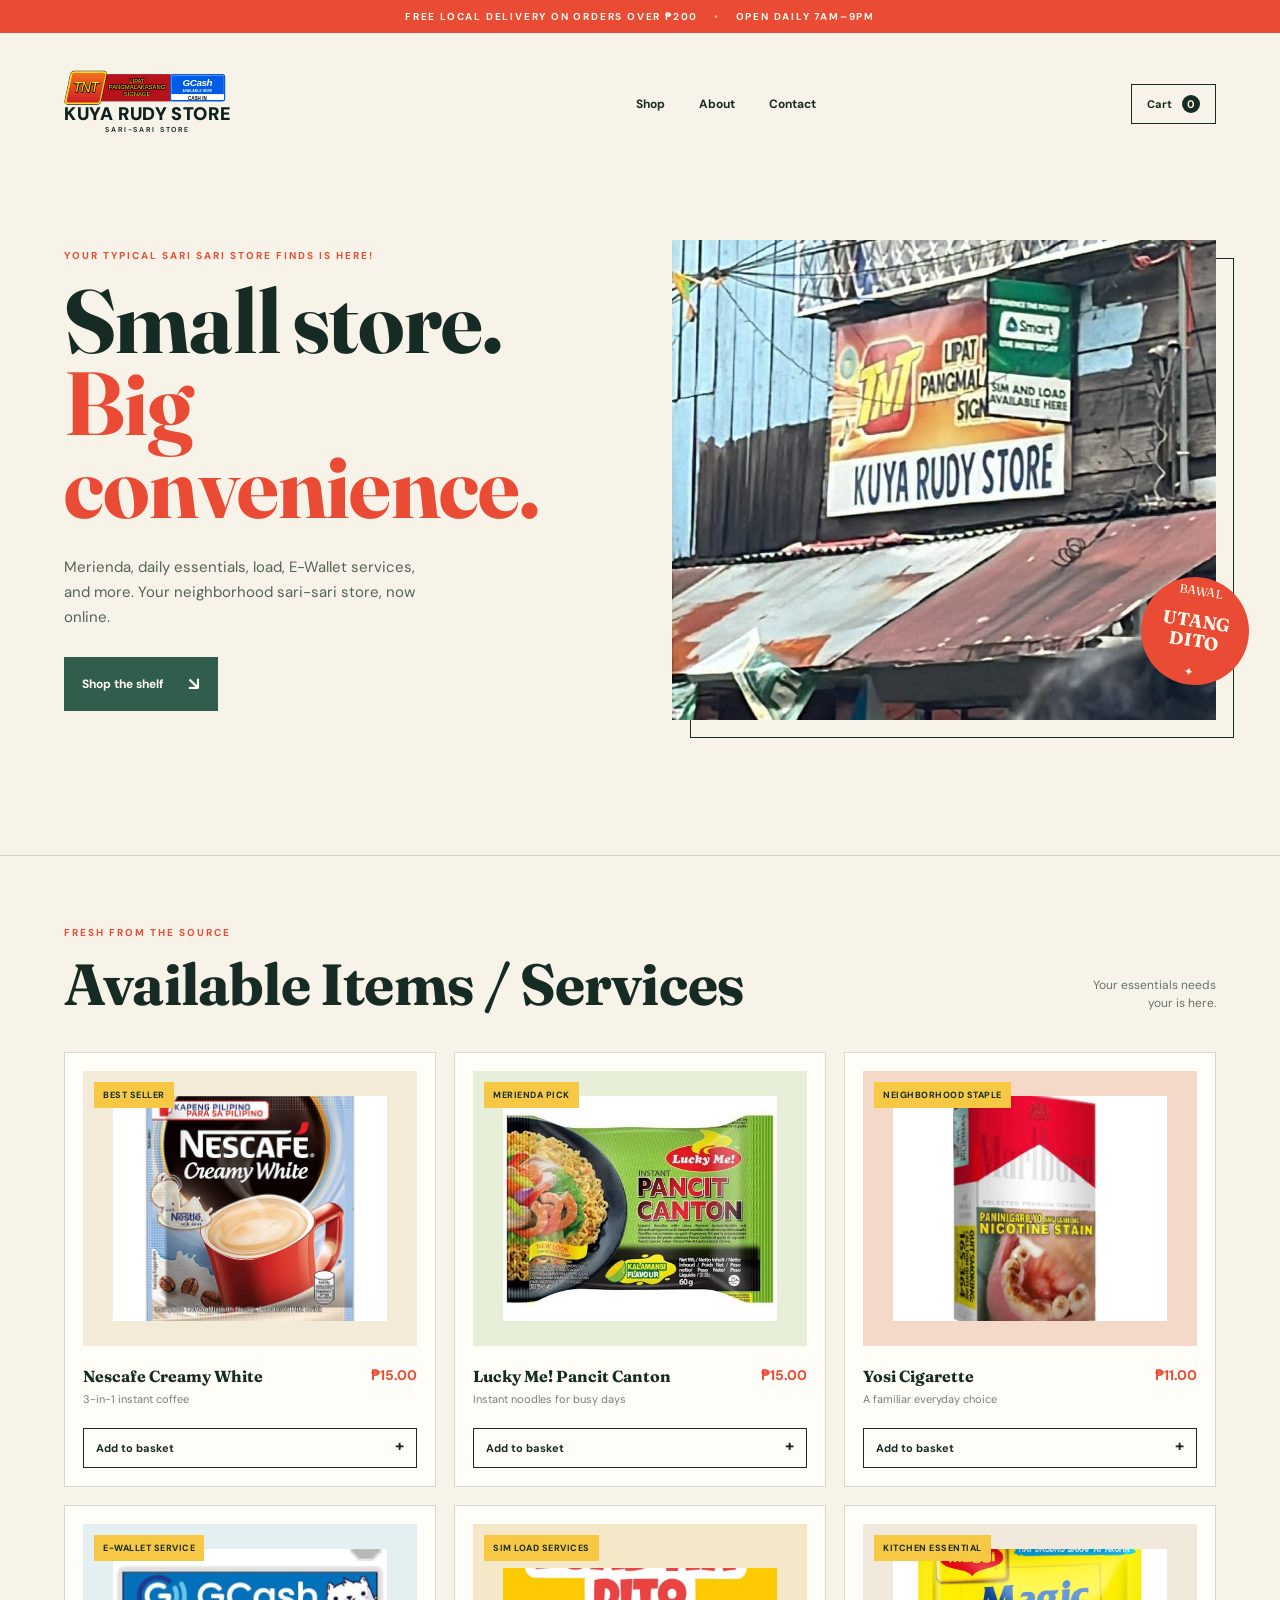
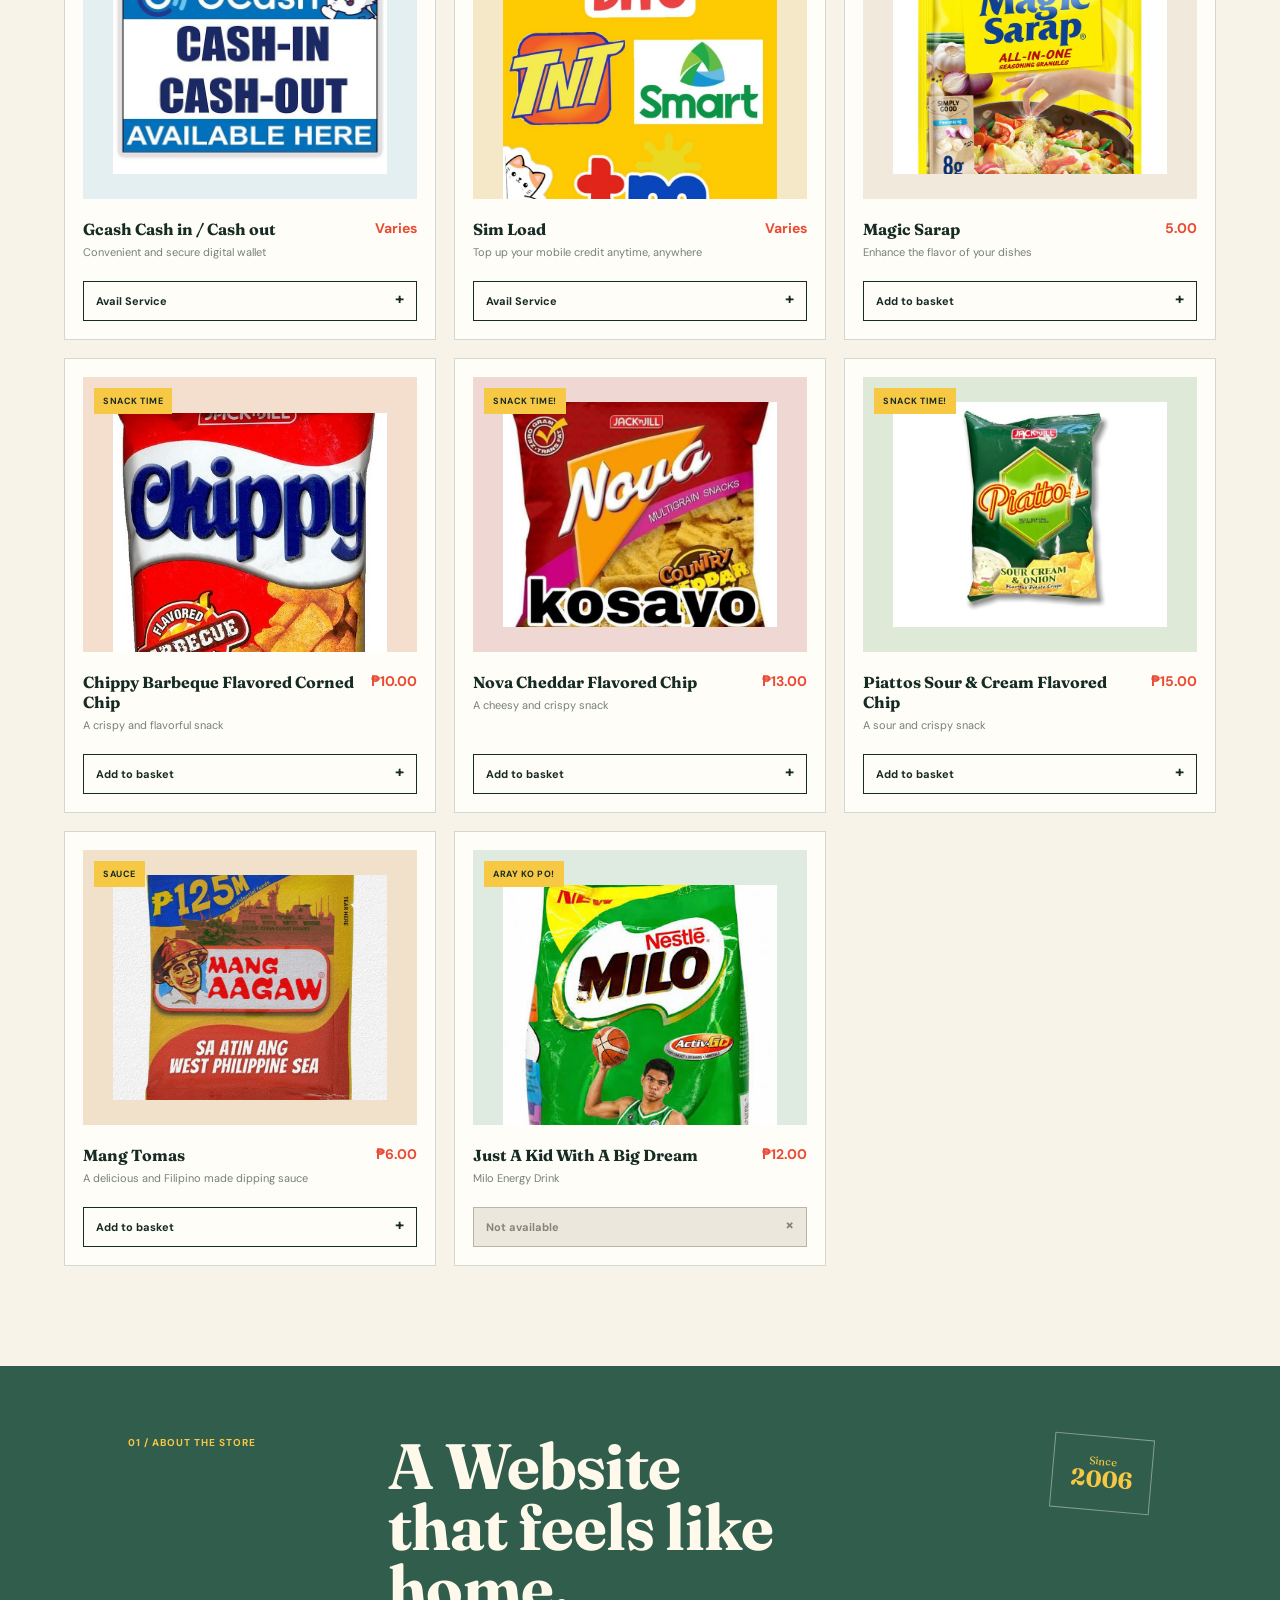
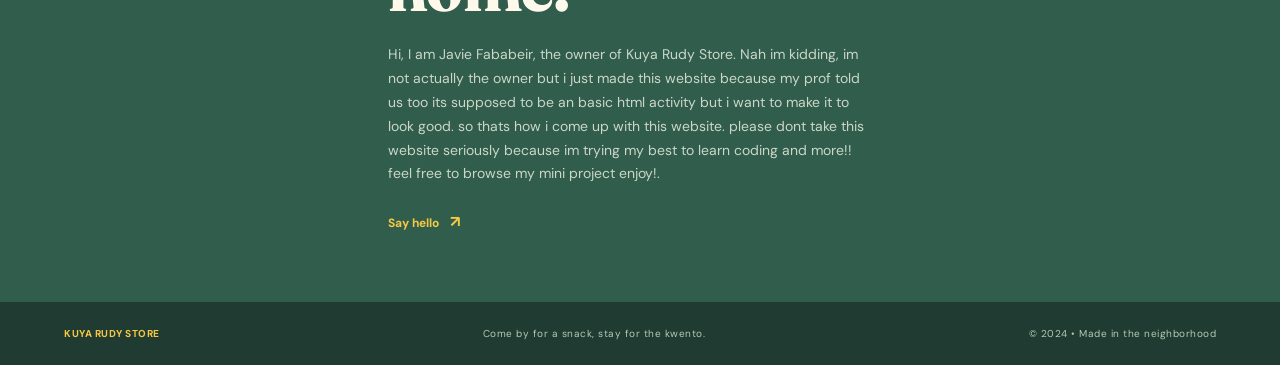
==== commit 10991c4f: "Add About and Contact pages and update navigation" ====
--- a/index.html
+++ b/index.html
@@ -54,9 +54,9 @@
         </a>
 
         <nav aria-label="Main navigation">
-            <a href="#shop">Shop</a>
-            <a href="#story">Our story</a>
-            <a href="#contact">Contact</a>
+            <a href="index.html">Shop</a>
+            <a href="about.html">About</a>
+            <a href="contact.html">Contact</a>
         </nav>
         <button class="cart-button" type="button" aria-label="Shopping cart">
             Cart <span id="cart-count">0</span>
--- a/style.css
+++ b/style.css
@@ -432,7 +432,58 @@
 }
 
 /* =========================================
-   8. CUSTOM TARPAULIN LOGO
+   8. INFORMATION PAGES
+   ========================================= */
+.info-page {
+    max-width: 980px;
+    min-height: 560px;
+    margin: 10px auto 0;
+    padding: 90px 5vw 110px;
+}
+
+.info-page h1 {
+    max-width: 720px;
+    margin-bottom: 28px;
+    font-size: clamp(48px, 7vw, 82px);
+}
+
+.info-page h1 em {
+    color: var(--red);
+    font-style: normal;
+}
+
+.info-content {
+    max-width: 620px;
+    padding-left: 12%;
+    border-left: 3px solid var(--yellow);
+}
+
+.info-content p {
+    margin: 0 0 20px;
+    color: #52635a;
+    font-size: 16px;
+    line-height: 1.75;
+}
+
+.contact-details {
+    display: grid;
+    gap: 14px;
+    margin-top: 30px;
+}
+
+.contact-details a {
+    color: var(--green);
+    font-size: 18px;
+    font-weight: 700;
+    text-decoration: none;
+}
+
+.contact-details a:hover {
+    color: var(--red);
+}
+
+/* =========================================
+   9. CUSTOM TARPAULIN LOGO
    ========================================= */
 .tarp-logo {
     display: flex;
@@ -579,7 +630,7 @@
 }
 
 /* =========================================
-   9. MOBILE RESPONSIVENESS
+    10. MOBILE RESPONSIVENESS
    ========================================= */
 @media (max-width: 700px) {
     .announcement { 
@@ -604,6 +655,15 @@
         padding: 25px 6vw 80px; 
     }
 
+    .info-page {
+        min-height: auto;
+        padding: 65px 6vw 85px;
+    }
+
+    .info-content {
+        padding-left: 22px;
+    }
+
     .hero-copy { 
         padding: 30px 0 10px; 
     }
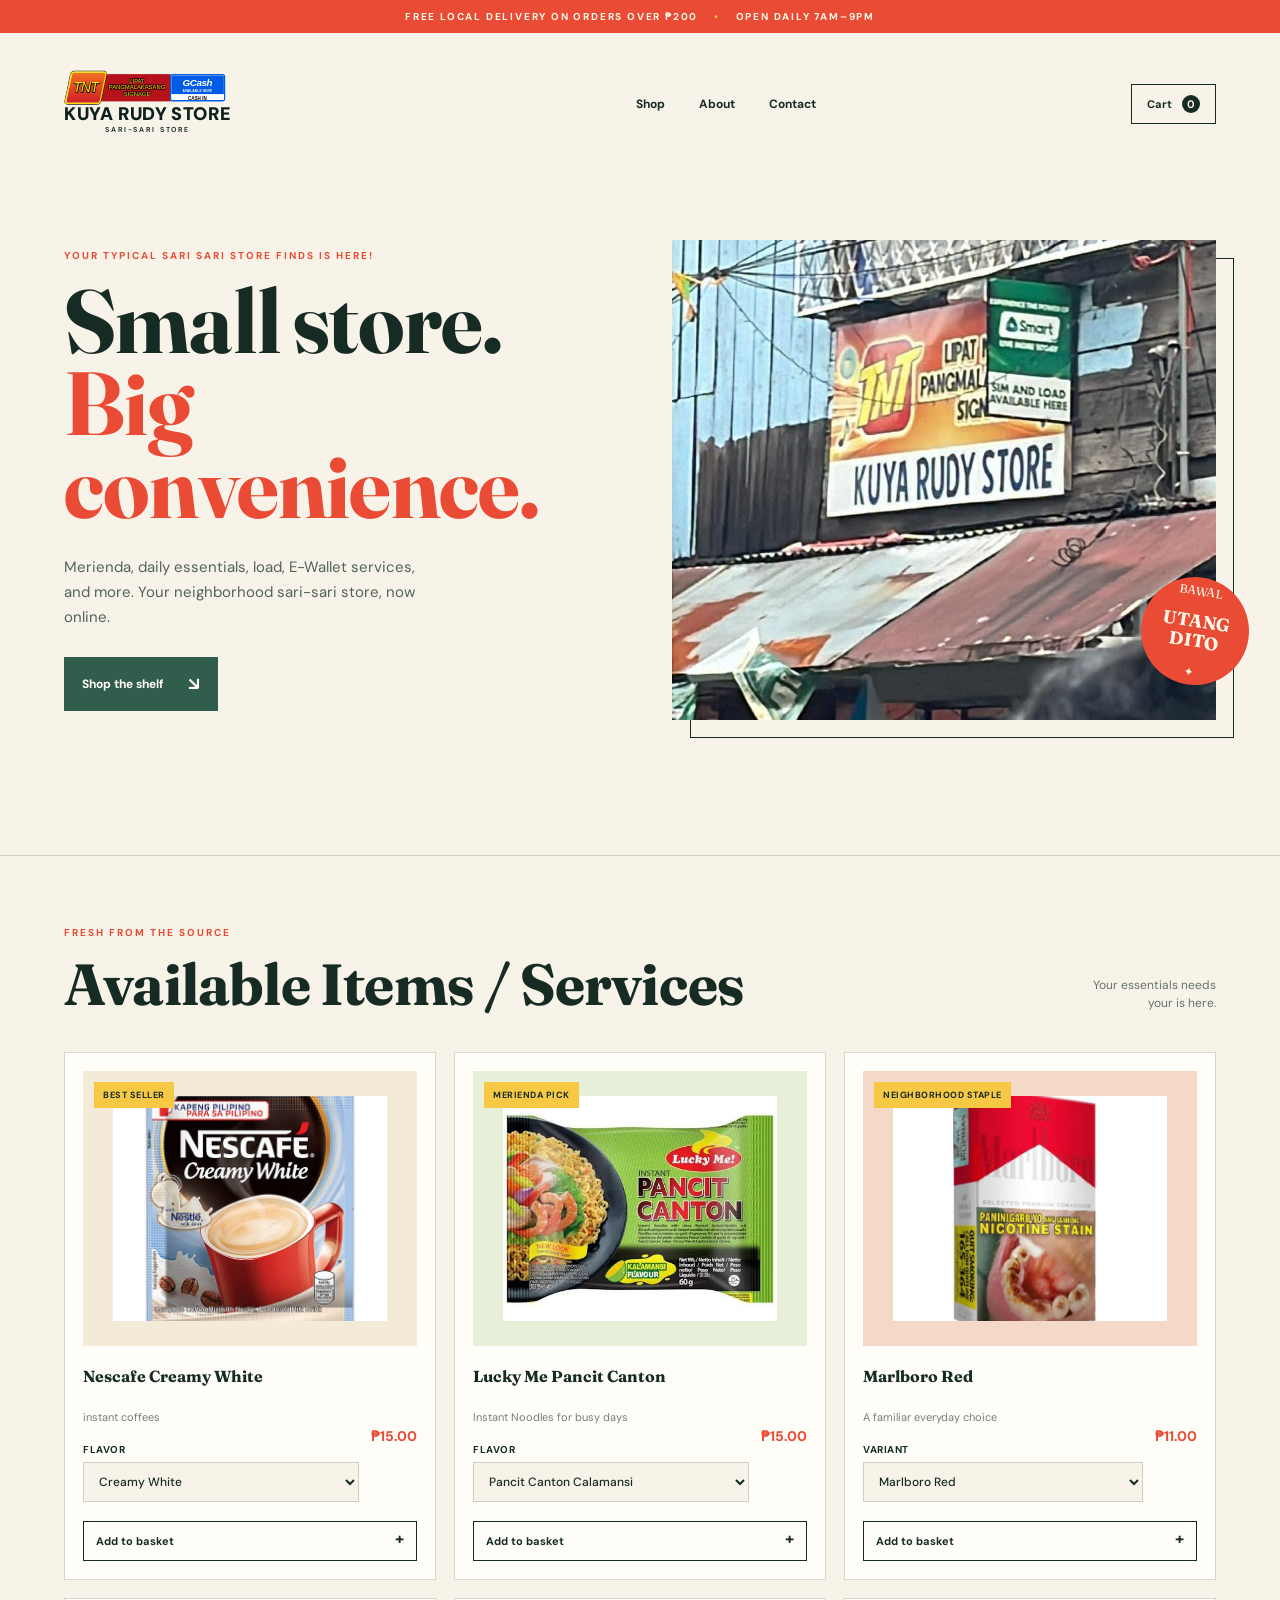
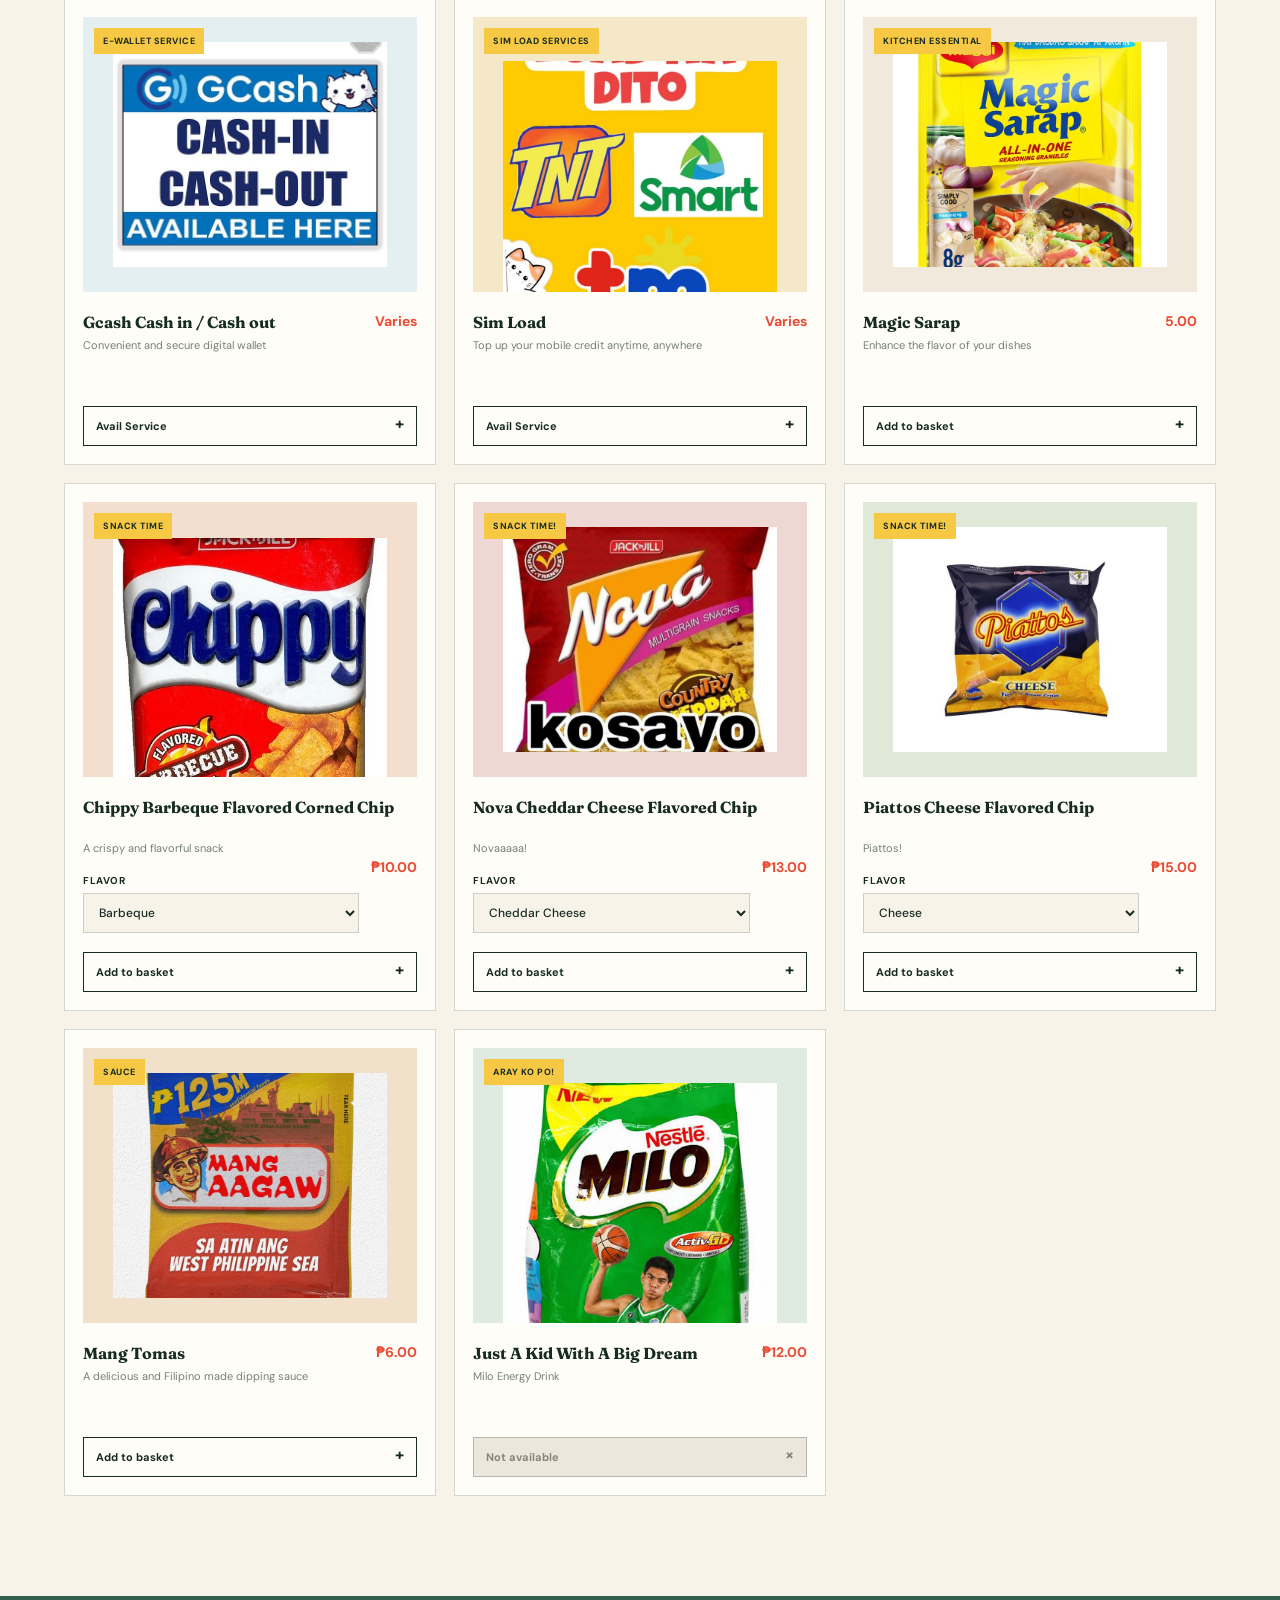
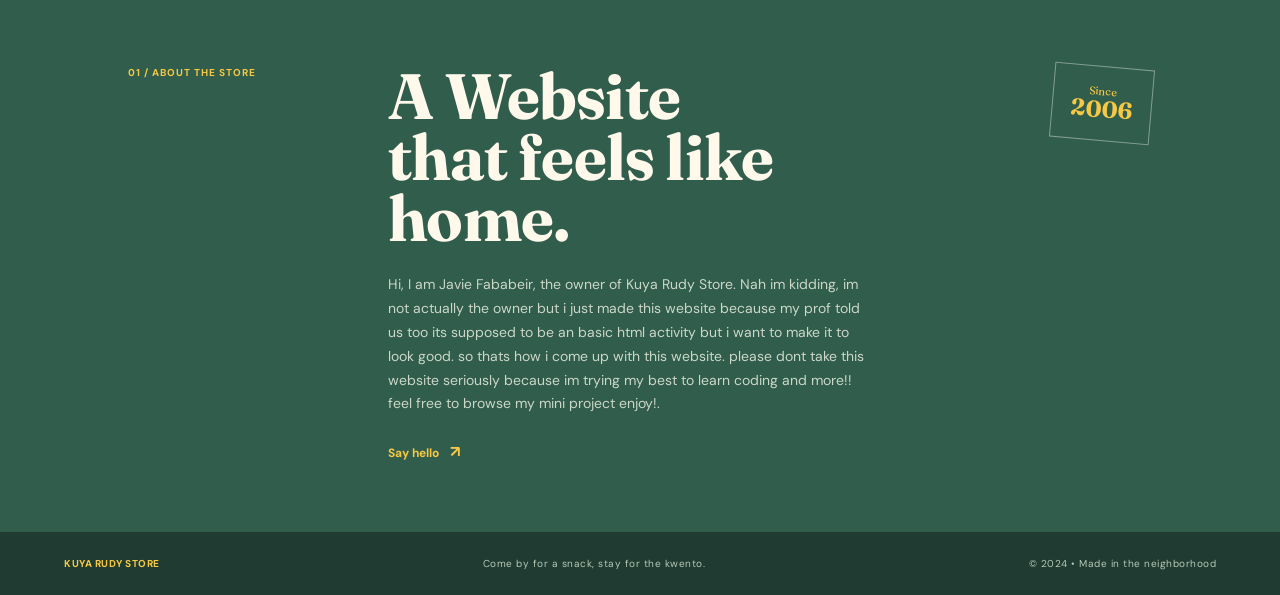
==== commit 16f4fc60: "feat: add product flavor variants and organize images" ====
--- a/index.html
+++ b/index.html
@@ -7,7 +7,8 @@
     <link rel="preconnect" href="https://fonts.googleapis.com">
     <link rel="preconnect" href="https://fonts.gstatic.com" crossorigin>
     <link href="https://fonts.googleapis.com/css2?family=DM+Sans:wght@400;500;700&family=Fraunces:opsz,wght@9..144,700;9..144,800&display=swap" rel="stylesheet">
-    <link rel="stylesheet" href="style.css">
+    <!-- Updated CSS path -->
+    <link rel="stylesheet" href="css/style.css">
 </head>
 <body>
     
@@ -73,7 +74,8 @@
                 <a class="primary-button" href="#shop">Shop the shelf <span>↘</span></a>
             </div>
             <div class="hero-image-wrap">
-                <img src="kuyarudy.jpg" alt="Javie Fababeir, owner of Kuya Rudy Store">
+                <!-- Updated Image path -->
+                <img src="images/kuyarudy.jpg" alt="Javie Fababeir, owner of Kuya Rudy Store">
                 <div class="hero-sticker">BAWAL<br><strong>UTANG DITO</strong> ✦</div>
             </div>
         </section>
@@ -92,13 +94,23 @@
                 <article class="product-card product-coffee">
                     <span class="product-tag">Best seller</span>
                     <div class="product-image">
-                        <img src="nescafe.jpg" alt="Nescafe Creamy White 3-in-1">
-                    </div>
-                    <div class="product-info">
-                        <div>
-                            <h3>Nescafe Creamy White</h3>
-                            <p>3-in-1 instant coffee</p>
-                        </div>
+                        <!-- Updated Image path -->
+                        <img src="images/nescafe/creamywhite.jpg" alt="Nescafe Creamy White 3-in-1">
+                    </div>
+                    <h3 class="variant-name">Nescafe Creamy White</h3>
+                    <p>instant coffees</p>
+                    <div class="product-info">
+                        <div>
+                            <label class="variant-label" for="nescafe-variant">Flavor</label>
+                            <select id="nescafe-variant" class="variant-select" name="nescafe-variant">
+                                <option value="creamywhite" data-image="images/nescafe/creamywhite.jpg" data-product-name="Nescafe Creamy White">Creamy White</option>
+                                <option value="classic" data-image="images/nescafe/classic.jpg" data-product-name="Nescafe Classic">Classic</option>
+                                <option value="creamylatte" data-image="images/nescafe/creamylatte.jpg" data-product-name="Nescafe Creamy Latte">Creamy Latte</option>
+                                <option value="brown-single" data-image="images/nescafe/Nescafe-Brown-Single.png" data-product-name="Nescafe Brown Coffee">Brown Coffee</option>
+                                <option value="original" data-image="images/nescafe/original.jpg" data-product-name="Nescafe Original">Original</option>
+                            </select>
+                        </div>
+                        
                         <strong class="price">₱15.00</strong>
                     </div>
                     <button class="add-button" type="button">Add to basket <span>+</span></button>
@@ -107,27 +119,44 @@
                 <article class="product-card product-noodles">
                     <span class="product-tag">Merienda pick</span>
                     <div class="product-image">
-                        <img src="pancit.jpg" alt="Lucky Me instant noodles">
-                    </div>
-                    <div class="product-info">
-                        <div>
-                            <h3>Lucky Me! Pancit Canton</h3>
-                            <p>Instant noodles for busy days</p>
+                        <!-- Updated Image path -->
+                        <img src="images/pancit canton/pancit.jpg" alt="Lucky Me instant noodles">
+                    </div>
+                    <h3 class="variant-name">Lucky Me Pancit Canton</h3>
+                    <p>Instant Noodles for busy days</p>
+                    <div class="product-info">
+                        <div>
+                            <label class="variant-label" for="noodles-variant">Flavor</label>
+                            <select id="noodles-variant" class="variant-select" name="Pancit Canton-variant">
+                                <option value="Calamansi" data-image="images/pancit canton/pancit.jpg" data-product-name="Lucky Me Pancit Canton Calamansi">Pancit Canton Calamansi</option>
+                                <option value="Chilimansi" data-image="images/pancit canton/chilimansi.jpg" data-product-name="Lucky Me Pancit Canton Chilimansi">Pancit Canton Chilimansi</option>
+                                <option value="Extrahot" data-image="images/pancit canton/extrahot.jpg" data-product-name="Lucky Me Pancit Canton Extra Hot">Pancit Canton Extra Hot</option>
+                                <option value="Original" data-image="images/pancit canton/Original.jpg" data-product-name="Lucky Me Pancit Canton Original">Pancit Canton Original</option>
+                                <option value="SweetSpicy" data-image="images/pancit canton/sweetspicy.jpg" data-product-name="Lucky Me Pancit Canton Sweet & Spicy">Pancit Canton Sweet & Spicy</option>
+                            </select>
                         </div>
                         <strong class="price">₱15.00</strong>
                     </div>
                     <button class="add-button" type="button">Add to basket <span>+</span></button>
                 </article>
 
-                    <article class="product-card product-yosi">
+                <article class="product-card product-yosi">
                     <span class="product-tag">Neighborhood staple</span>
                     <div class="product-image">
-                        <img src="yosi.jpg" alt="Yosi cigarette pack">
-                    </div>
-                    <div class="product-info">
-                        <div>
-                            <h3>Yosi Cigarette</h3>
-                            <p>A familiar everyday choice</p>
+                        <!-- Updated Image path -->
+                        <img src="images/marlboro/red.jpg" alt="Yosi cigarette pack">
+                    </div>
+                    <h3 class="variant-name">Marlboro Red</h3>
+                    <p>A familiar everyday choice</p>
+                    <div class="product-info">
+                        <div>
+                            <label class="variant-label" for="yosi-variant">Variant</label>
+                            <select id="yosi-variant" class="variant-select" name="Marlboro-variant">
+                                <option value="Red" data-image="images/marlboro/red.jpg" data-product-name="Marlboro Red">Marlboro Red</option>
+                                <option value="Gold" data-image="images/marlboro/gold.jpg" data-product-name="Marlboro Gold">Marlboro Gold</option>
+                                <option value="Blue" data-image="images/marlboro/blue.png" data-product-name="Marlboro Blue">Marlboro Blue</option>
+                                <option value="Black" data-image="images/marlboro/black.png" data-product-name="Marlboro Black">Marlboro Black</option>
+                            </select>
                         </div>
                         <strong class="price">₱11.00</strong>
                     </div>
@@ -137,7 +166,8 @@
                 <article class="product-card product-gcash">
                     <span class="product-tag">E-wallet Service</span>
                     <div class="product-image">
-                        <img src="gcash.jpg" alt="Gcash wallet">
+                        <!-- Updated Image path -->
+                        <img src="images/gcash.jpg" alt="Gcash wallet">
                     </div>
                     <div class="product-info">
                         <div>
@@ -152,7 +182,8 @@
                 <article class="product-card product-load">
                     <span class="product-tag">Sim load Services</span>
                     <div class="product-image">
-                        <img src="load.jpg" alt="Load services">
+                        <!-- Updated Image path -->
+                        <img src="images/load.jpg" alt="Load services">
                     </div>
                     <div class="product-info">
                         <div>
@@ -167,7 +198,8 @@
                 <article class="product-card product-seasoning">
                     <span class="product-tag">Kitchen essential</span>
                     <div class="product-image">
-                        <img src="magic sarap.jpg" alt="Maggi seasoning">
+                        <!-- Updated Image path -->
+                        <img src="images/magic sarap.jpg" alt="Maggi seasoning">
                     </div>
                     <div class="product-info">
                         <div>
@@ -182,13 +214,22 @@
                 <article class="product-card product-chippy">
                     <span class="product-tag">Snack time</span>
                     <div class="product-image">
-                        <img src="Chippy chips!.jpg" alt="Chippy snack">
-                    </div>
-                    <div class="product-info">
-                        <div>
-                            <h3>Chippy Barbeque Flavored Corned Chip</h3>
-                            <p>A crispy and flavorful snack</p>
-                        </div>
+                        <!-- Updated Image path -->
+                        <img src="images/chippy/bbq.jpg" alt="Chippy snack">
+                    </div>
+                    <h3 class="variant-name">Chippy Barbeque Flavored Corned Chip</h3>
+                    <p>A crispy and flavorful snack</p>
+                    <div class="product-info">
+                        <div>
+                            <label class="variant-label" for="chippy-variant">Flavor</label>
+                            <select id="chippy-variant" class="variant-select" name="Chippy-variant">
+                                <option value="Barbeque" data-image="images/chippy/bbq.jpg" data-product-name="Chippy Barbeque Flavored Corned Chip">Barbeque</option>
+                                <option value="ChiliCheese" data-image="images/chippy/chilicheese.jpg" data-product-name="Chippy Chili Cheese Flavored Corned Chip">ChiliCheese</option>
+                                <option value="Garlic&Vinegar" data-image="images/chippy/garlic.jpg" data-product-name="Chippy Garlic&Vinegar Flavored Corned Chip">Garlic&Vinegar</option>
+                                <option value="less salt" data-image="images/chippy/less salt.jpg" data-product-name="Chippy Less Salt Flavored Corned Chip">Less Salt</option>
+                            </select>
+                        </div>
+
                         <strong class="price">₱10.00</strong>
                     </div>
                     <button class="add-button" type="button">Add to basket <span>+</span></button>
@@ -197,13 +238,24 @@
                 <article class="product-card product-nova">
                     <span class="product-tag">Snack Time!</span>
                     <div class="product-image">
-                        <img src="nova.jpg" alt="Nova snack">
-                    </div>
-                    <div class="product-info">
-                        <div>
-                            <h3>Nova Cheddar Flavored Chip</h3>
-                            <p>A cheesy and crispy snack</p>
-                        </div>
+                        <!-- Updated Image path -->
+                        <img src="images/nova/cheddar cheese.jpg" alt="Nova snack">
+                    </div>
+                        <h3 class="variant-name">Nova Cheddar Cheese Flavored Chip</h3>
+                        <p>Novaaaaa!</p>
+                    <div class="product-info">
+                        <div>
+                         <label class="variant-label " for="nova-variant">Flavor</label>
+                            <select id="nova-variant" class="variant-select" name="Nova-variant">
+                                <option value="Cheddar Cheese" data-image="images/nova/cheddar cheese.jpg" data-product-name="Nova Cheddar Cheese Flavored Chip">Cheddar Cheese</option>
+                                <option value="Barbeque" data-image="images/nova/bbq.jpg" data-product-name="Nova Barbeque Flavored">Barbeque</option>
+                                <option value="Jalapeno" data-image="images/nova/jalapeno.png" data-product-name="Nova Jalapeno Flavored Chip">Jalapeno</option>
+                                <option value="Nacho Cheese" data-image="images/nova/nacho chees.jpg" data-product-name="Nova Nacho Cheese Flavored Chip">Nacho Cheese</option>
+                                <option value="Sweet Corn" data-image="images/nova/sweet corn.jpg" data-product-name="Nova Sweet Corn Flavored Chip">Sweet Corn</option>
+                                <option value="SweetChili" data-image="images/nova/sweetchili.png" data-product-name="Nova Sweet Chili Flavored Chip">SweetChili</option>
+                            </select>   
+                        </div>
+                        
                         <strong class="price">₱13.00</strong>
                     </div>
                     <button class="add-button" type="button">Add to basket <span>+</span></button>
@@ -212,13 +264,23 @@
                 <article class="product-card product-piattos">
                     <span class="product-tag">Snack Time!</span>
                     <div class="product-image">
-                        <img src="piattos.jpg" alt="Piattos snack">
-                    </div>
-                    <div class="product-info">
-                        <div>
-                            <h3>Piattos Sour & Cream Flavored Chip</h3>
-                            <p>A sour and crispy snack</p>
-                        </div>
+                        <!-- Updated Image path -->
+                        <img src="images/piattos/cheese.jpg" alt="Piattos snack">
+                    </div>
+                        <h3 class="variant-name">Piattos Cheese Flavored Chip</h3>
+                        <p>Piattos!</p>
+                    <div class="product-info">
+                        <div>
+                            <label class="variant-label" for="piattos-variant">Flavor</label>
+                            <select id="piattos-variant" class="variant-select" name="Piattos-variant">
+                                <option value="Cheese" data-image="images/piattos/cheese.jpg" data-product-name="Piattos Cheese Flavored Chip">Cheese</option>
+                                <option value="Sour&Cream" data-image="images/piattos/sourcream.jpg" data-product-name="Piattos Sour&Cream Flavored Chip">Sour & Cream</option>
+                                <option value="Redhouse Barbeque" data-image="images/piattos/redhouse bbq.jpg" data-product-name="Piattos Redhouse Barbeque Flavored Chip">RedhouseBarbeque</option>
+                                <option value="Roasted Beef" data-image="images/piattos/roast beef.jpg" data-product-name="Piattos Roasted Beef Flavored Chip">Roasted Beef</option>
+                                <option value="Nacho Pizza" data-image="images/piattos/nacho pizza.jpg" data-product-name="Piattos Nacho Pizza Flavored Chip">Nacho Pizza</option>
+                            </select>
+                        </div>
+
                         <strong class="price">₱15.00</strong>
                     </div>
                     <button class="add-button" type="button">Add to basket <span>+</span></button>
@@ -227,7 +289,8 @@
                 <article class="product-card product-mangtomas">
                     <span class="product-tag">Sauce</span>
                     <div class="product-image">
-                        <img src="mang tomas.jpg" alt="Dipping sauce">
+                        <!-- Updated Image path -->
+                        <img src="images/mang tomas.jpg" alt="Dipping sauce">
                     </div>
                     <div class="product-info">
                         <div>
@@ -242,7 +305,8 @@
                 <article class="product-card product-rene">
                     <span class="product-tag">Aray Ko Po!</span>
                     <div class="product-image">
-                        <img src="rene.jpg" alt="Aray Ko Po!">
+                        <!-- Updated Image path -->
+                        <img src="images/rene.jpg" alt="Aray Ko Po!">
                     </div>
                     <div class="product-info">
                         <div>
@@ -276,6 +340,7 @@
         <span>© 2024 • Made in the neighborhood</span>
     </footer>
 
-    <script src="script.js"></script>
+    <!-- Updated JS path -->
+    <script src="js/script.js"></script>
 </body>
 </html>
--- a/css/style.css
+++ b/css/style.css
@@ -0,0 +1,778 @@
+/* =========================================
+   1. GLOBAL VARIABLES & FONTS
+   ========================================= */
+@import url('https://fonts.googleapis.com/css2?family=DM+Sans:wght@400;500;700&family=Fraunces:opsz,wght@9..144,700;9..144,800&display=swap');
+
+:root { 
+    --ink: #172b25; 
+    --cream: #f8f3e8; 
+    --red: #e94b35; 
+    --yellow: #f6c843; 
+    --green: #315d4d; 
+    --line: rgba(23,43,37,.18); 
+}
+
+* { 
+    box-sizing: border-box; 
+}
+
+html { 
+    scroll-behavior: smooth; 
+}
+
+body { 
+    margin: 0; 
+    background: var(--cream); 
+    color: var(--ink); 
+    font-family: 'DM Sans', sans-serif; 
+}
+
+a { 
+    color: inherit; 
+}
+
+/* =========================================
+   2. TOP ANNOUNCEMENT BAR
+   ========================================= */
+.announcement { 
+    padding: 10px 5vw; 
+    background: var(--red); 
+    color: #fff9ea; 
+    font-size: 10px; 
+    font-weight: 700; 
+    letter-spacing: 1.8px; 
+    text-align: center; 
+}
+
+.announcement span { 
+    margin: 0 12px; 
+    color: var(--yellow); 
+}
+
+/* =========================================
+   3. NAVIGATION HEADER
+   ========================================= */
+.site-header { 
+    display: flex; 
+    align-items: center; 
+    justify-content: space-between; 
+    max-width: 1280px; 
+    margin: auto; 
+    padding: 25px 5vw; 
+}
+
+nav { 
+    display: flex; 
+    gap: 34px; 
+    font-size: 12px; 
+    font-weight: 700; 
+}
+
+nav a { 
+    text-decoration: none; 
+}
+
+nav a:hover, 
+.text-link:hover { 
+    color: var(--red); 
+}
+
+.cart-button { 
+    border: 1px solid var(--ink); 
+    background: transparent; 
+    color: var(--ink); 
+    padding: 10px 15px; 
+    font: 700 11px 'DM Sans', sans-serif; 
+    cursor: pointer; 
+}
+
+.cart-button span { 
+    display: inline-grid; 
+    place-items: center; 
+    width: 18px; 
+    height: 18px; 
+    margin-left: 7px; 
+    border-radius: 50%; 
+    background: var(--ink); 
+    color: var(--cream); 
+}
+
+/* =========================================
+   4. HERO SECTION (TOP BANNER)
+   ========================================= */
+.hero { 
+    display: grid; 
+    grid-template-columns: 1fr 1fr; 
+    max-width: 1280px; 
+    min-height: 590px; 
+    margin: 10px auto 0; 
+    padding: 0 5vw; 
+    align-items: center; 
+    gap: 5vw; 
+}
+
+.hero-copy { 
+    padding: 55px 0; 
+}
+
+.eyebrow { 
+    margin: 0 0 18px; 
+    color: var(--red); 
+    font-size: 10px; 
+    font-weight: 700; 
+    letter-spacing: 2px; 
+    text-transform: uppercase; 
+}
+
+h1, h2 { 
+    margin: 0; 
+    font-family: 'Fraunces', serif; 
+    letter-spacing: -.8px; 
+}
+
+h1 { 
+    font-size: clamp(52px, 7vw, 92px); 
+    line-height: .92; 
+}
+
+h1 em { 
+    color: var(--red); 
+    font-style: normal; 
+}
+
+.hero-text { 
+    max-width: 380px; 
+    margin: 28px 0; 
+    color: #52635a; 
+    font-size: 15px; 
+    line-height: 1.65; 
+}
+
+.primary-button { 
+    display: inline-flex; 
+    align-items: center; 
+    gap: 24px; 
+    padding: 15px 18px; 
+    background: var(--green); 
+    color: #fffdf5; 
+    font-size: 12px; 
+    font-weight: 700; 
+    text-decoration: none; 
+}
+
+.primary-button span { 
+    font-size: 18px; 
+}
+
+.hero-image-wrap { 
+    position: relative; 
+    height: 480px; 
+    background: var(--yellow); 
+    overflow: visible; 
+}
+
+.hero-image-wrap::before { 
+    position: absolute; 
+    inset: 18px -18px -18px 18px; 
+    border: 1px solid var(--ink); 
+    content: ''; 
+    z-index: -1; 
+}
+
+.hero-image-wrap img { 
+    width: 100%; 
+    height: 100%; 
+    object-fit: cover; 
+    object-position: center; 
+}
+
+.hero-sticker { 
+    position: absolute; 
+    right: -33px; 
+    bottom: 35px; 
+    display: grid; 
+    place-items: center; 
+    width: 108px; 
+    height: 108px; 
+    border-radius: 50%; 
+    background: var(--red); 
+    color: #fff8e8; 
+    font: 12px 'Fraunces', serif; 
+    line-height: 1.1; 
+    text-align: center; 
+    transform: rotate(9deg); 
+}
+
+.hero-sticker strong { 
+    font-size: 18px; 
+}
+
+/* =========================================
+   5. SHOP SECTION & PRODUCT GRID
+   ========================================= */
+.shop-section { 
+    max-width: 1280px; 
+    margin: 80px auto 0; 
+    padding: 70px 5vw 100px; 
+    border-top: 1px solid var(--line); 
+}
+
+.section-heading { 
+    display: flex; 
+    justify-content: space-between; 
+    align-items: end; 
+    margin-bottom: 40px; 
+}
+
+h2 { 
+    font-size: clamp(38px, 5vw, 58px); 
+    line-height: .95; 
+}
+
+.section-note { 
+    margin: 0; 
+    color: #65736a; 
+    font-size: 12px; 
+    line-height: 1.5; 
+    text-align: right; 
+}
+
+.product-grid { 
+    display: grid; 
+    grid-template-columns: repeat(3, 1fr); 
+    gap: 18px; 
+}
+
+.product-card { 
+    position: relative; 
+    display: flex; 
+    flex-direction: column; 
+    padding: 18px; 
+    background: #fffdf7; 
+    border: 1px solid var(--line); 
+}
+
+/* Product Background Colors */
+.product-image { 
+    display: grid; 
+    place-items: center; 
+    height: 275px; 
+    margin-bottom: 20px; 
+    background: #f3ead8; 
+    overflow: hidden; 
+}
+
+.product-noodles .product-image { background: #e8efd8; }
+.product-yosi .product-image { background: #f4d9c9; }
+.product-gcash .product-image { background: #e4eff2; }
+.product-load .product-image { background: #f5e8c9; }
+.product-seasoning .product-image { background: #f1eadc; }
+.product-chippy .product-image { background: #f4dfcf; }
+.product-nova .product-image { background: #efd8d3; }
+.product-piattos .product-image { background: #dfe9d8; }
+.product-mangtomas .product-image { background: #f1e0ca; }
+.product-rene .product-image { background: #dfeae1; }
+
+.product-image img { 
+    width: 82%; 
+    height: 82%; 
+    object-fit: cover; 
+    transition: transform .35s ease; 
+}
+
+.product-card:hover .product-image img { 
+    transform: scale(1.08) rotate(2deg); 
+}
+
+.product-card > .variant-name { 
+    display: -webkit-box; 
+    flex: 0 0 38px; 
+    height: 38px; 
+    margin: 0 0 6px; 
+    overflow: hidden; 
+    font: 700 16px 'Fraunces', serif; 
+    -webkit-box-orient: vertical; 
+    line-clamp: 2; 
+    -webkit-line-clamp: 2; 
+}
+
+.product-card > p { 
+    flex: 0 0 17px; 
+    height: 17px; 
+    margin: 0; 
+    color: #748078; 
+    font-size: 11px; 
+}
+
+.product-tag { 
+    position: absolute; 
+    top: 29px; 
+    left: 29px; 
+    padding: 7px 9px; 
+    background: var(--yellow); 
+    font-size: 9px; 
+    font-weight: 700; 
+    letter-spacing: .5px; 
+    text-transform: uppercase; 
+}
+
+.product-info { 
+    display: flex; 
+    flex: 0 0 72px; 
+    min-height: 72px; 
+    justify-content: space-between; 
+    gap: 12px; 
+
+}
+
+.product-info > div {
+    display: flex;
+    flex-direction: column;
+    width: 100%;
+    flex: 1;
+}
+
+.product-info h3 { 
+    margin: 0 0 6px; 
+    font: 700 16px 'Fraunces', serif; 
+}
+
+.product-info p { 
+    margin: 0; 
+    color: #748078; 
+    font-size: 11px; 
+}
+
+.variant-label { 
+    display: block; 
+    margin: 16px 0 6px; 
+    color: var(--ink); 
+    font-size: 10px; 
+    font-weight: 700; 
+    letter-spacing: .5px; 
+    text-transform: uppercase; 
+}
+
+.variant-select { 
+    width: 100%; 
+    padding: 10px 34px 10px 11px; 
+    border: 1px solid var(--line); 
+    border-radius: 0; 
+    background: var(--cream); 
+    color: var(--ink); 
+    font: 500 12px 'DM Sans', sans-serif; 
+    cursor: pointer; 
+}
+
+.variant-select:focus { 
+    outline: 2px solid var(--red); 
+    outline-offset: 2px; 
+}
+
+.price { 
+    white-space: nowrap; 
+    color: var(--red); 
+    font-size: 14px; 
+}
+
+.add-button { 
+    display: flex; 
+    justify-content: space-between; 
+    width: 100%; 
+    margin-top: 22px; 
+    padding: 12px; 
+    border: 1px solid var(--ink); 
+    background: transparent; 
+    color: var(--ink); 
+    font: 700 11px 'DM Sans', sans-serif; 
+    cursor: pointer; 
+}
+
+.add-button:hover, 
+.add-button.added { 
+    border-color: var(--green); 
+    background: var(--green); 
+    color: white; 
+}
+
+.add-button:disabled { 
+    border-color: #b9b5aa; 
+    background: #ebe7dc; 
+    color: #888477; 
+    cursor: not-allowed; 
+}
+
+.add-button span { 
+    font-size: 16px; 
+    line-height: 10px; 
+}
+
+/* =========================================
+   6. STORY SECTION
+   ========================================= */
+.story-section { 
+    display: grid; 
+    grid-template-columns: .7fr 1.8fr .5fr; 
+    gap: 40px; 
+    align-items: start; 
+    padding: 70px 10vw; 
+    background: var(--green); 
+    color: #fff9eb; 
+}
+
+.story-label { 
+    color: var(--yellow); 
+    font-size: 10px; 
+    font-weight: 700; 
+    letter-spacing: 1px; 
+    text-transform: uppercase; 
+}
+
+.story-section h2 { 
+    font-size: clamp(38px, 5vw, 64px); 
+}
+
+.story-section p { 
+    max-width: 480px; 
+    margin: 25px 0; 
+    color: #cbd7c7; 
+    font-size: 14px; 
+    line-height: 1.7; 
+}
+
+.text-link { 
+    color: var(--yellow); 
+    font-size: 12px; 
+    font-weight: 700; 
+    text-decoration: none; 
+}
+
+.text-link span { 
+    margin-left: 8px; 
+    font-size: 16px; 
+}
+
+.story-badge { 
+    justify-self: end; 
+    padding: 18px; 
+    border: 1px solid rgba(255,255,255,.4); 
+    color: var(--yellow); 
+    font: 11px 'Fraunces', serif; 
+    line-height: 1.1; 
+    text-align: center; 
+    transform: rotate(5deg); 
+}
+
+.story-badge strong { 
+    font-size: 23px; 
+}
+
+/* =========================================
+   7. FOOTER
+   ========================================= */
+footer { 
+    display: flex; 
+    justify-content: space-between; 
+    gap: 20px; 
+    padding: 25px 5vw; 
+    background: #203c32; 
+    color: #b6c8b7; 
+    font-size: 10px; 
+    letter-spacing: .5px; 
+}
+
+footer strong { 
+    color: var(--yellow); 
+}
+
+/* =========================================
+   8. INFORMATION PAGES
+   ========================================= */
+.info-page {
+    max-width: 980px;
+    min-height: 560px;
+    margin: 10px auto 0;
+    padding: 90px 5vw 110px;
+}
+
+.info-page h1 {
+    max-width: 720px;
+    margin-bottom: 28px;
+    font-size: clamp(48px, 7vw, 82px);
+}
+
+.info-page h1 em {
+    color: var(--red);
+    font-style: normal;
+}
+
+.info-content {
+    max-width: 620px;
+    padding-left: 12%;
+    border-left: 3px solid var(--yellow);
+}
+
+.info-content p {
+    margin: 0 0 20px;
+    color: #52635a;
+    font-size: 16px;
+    line-height: 1.75;
+}
+
+.contact-details {
+    display: grid;
+    gap: 14px;
+    margin-top: 30px;
+}
+
+.contact-details a {
+    color: var(--green);
+    font-size: 18px;
+    font-weight: 700;
+    text-decoration: none;
+}
+
+.contact-details a:hover {
+    color: var(--red);
+}
+
+/* =========================================
+   9. CUSTOM TARPAULIN LOGO
+   ========================================= */
+.tarp-logo {
+    display: flex;
+    flex-direction: column;
+    align-items: center;
+    text-decoration: none;
+    background: transparent;
+    margin: 0;
+    padding: 0;
+    transform: scale(0.65); 
+    transform-origin: left center;
+}
+
+.tarp-top {
+    display: flex;
+    align-items: stretch;
+    justify-content: center;
+    height: 42px;
+    margin-bottom: 2px;
+    padding-left: 15px; 
+}
+
+.tarp-red-bar {
+    background: #b5121b;
+    display: flex;
+    align-items: center;
+    padding-right: 8px;
+    position: relative;
+}
+
+.tarp-tnt-logo {
+    background: linear-gradient(to bottom, #f37021, #d11e27);
+    border: 2px solid #ffde00;
+    border-radius: 5px;
+    transform: skewX(-12deg);
+    box-shadow: 0 0 0 1px #222;
+    position: absolute;
+    left: -18px; 
+    height: 50px;
+    width: 55px;
+    display: flex;
+    align-items: center;
+    justify-content: center;
+    z-index: 2;
+}
+
+.tarp-tnt-logo span {
+    font-family: 'Arial Black', Impact, sans-serif;
+    font-style: italic;
+    color: #ffde00;
+    font-size: 22px;
+    letter-spacing: -1.5px;
+    transform: skewX(12deg); 
+    text-shadow: -1px -1px 0 #111, 1px -1px 0 #111, -1px 1px 0 #111, 1px 1px 0 #111;
+}
+
+.tarp-tnt-text {
+    display: flex;
+    flex-direction: column;
+    align-items: center;
+    justify-content: center;
+    line-height: 1.1;
+    font-family: 'Arial Black', Impact, sans-serif;
+    color: #ffde00;
+    font-size: 9px;
+    margin-left: 45px; 
+    text-shadow: -1px -1px 0 #000, 1px -1px 0 #000, -1px 1px 0 #000, 1px 1px 0 #000;
+}
+
+/* GCASH BOX STYLES */
+.tarp-gcash-box {
+    border: 2px solid #005ce6;
+    border-radius: 4px;
+    overflow: hidden;
+    display: flex;
+    flex-direction: column;
+    margin-left: -1px;
+    z-index: 1;
+    width: 85px;
+}
+
+.gcash-blue {
+    background: #005ce6;
+    color: white;
+    display: flex;
+    flex-direction: column;
+    align-items: center;
+    justify-content: center;
+    flex: 1;
+    padding: 3px 0;
+}
+
+.gcash-brand {
+    font-family: Arial, sans-serif;
+    font-weight: 900;
+    font-style: italic;
+    font-size: 15px;
+    display: flex;
+    align-items: center;
+    line-height: 1;
+    letter-spacing: -0.5px;
+}
+
+.gcash-tag {
+    font-family: Arial, sans-serif;
+    font-size: 5px;
+    font-weight: bold;
+    letter-spacing: 0.2px;
+    margin-top: 2px;
+}
+
+.gcash-white {
+    background: white;
+    color: #000;
+    font-family: Arial, sans-serif;
+    font-weight: 900;
+    font-size: 7px;
+    text-align: center;
+    padding: 3px 2px;
+    line-height: 1.2;
+}
+
+.tarp-bottom {
+    text-align: center;
+    margin-top: 4px;
+}
+
+.tarp-title {
+    color: #0c211d;
+    font-family: 'Arial Black', 'DM Sans', sans-serif;
+    font-weight: 900;
+    font-size: 28px;
+    letter-spacing: 0.5px;
+    line-height: 1;
+}
+
+.tarp-subtitle {
+    color: #0c211d;
+    font-family: 'DM Sans', Arial, sans-serif;
+    font-size: 11px;
+    letter-spacing: 2.5px;
+    font-weight: 600;
+    margin-top: 2px;
+}
+
+/* =========================================
+    10. MOBILE RESPONSIVENESS
+   ========================================= */
+@media (max-width: 700px) {
+    .announcement { 
+        font-size: 8px; 
+        letter-spacing: 1px; 
+    }
+
+    .site-header { 
+        padding: 20px 6vw; 
+    }
+
+    nav { 
+        display: none; 
+    }
+
+    .hero { 
+        display: flex; 
+        flex-direction: column; 
+        align-items: stretch; 
+        min-height: auto; 
+        gap: 20px; 
+        padding: 25px 6vw 80px; 
+    }
+
+    .info-page {
+        min-height: auto;
+        padding: 65px 6vw 85px;
+    }
+
+    .info-content {
+        padding-left: 22px;
+    }
+
+    .hero-copy { 
+        padding: 30px 0 10px; 
+    }
+
+    h1 { 
+        font-size: 58px; 
+    }
+
+    .hero-image-wrap { 
+        height: 340px; 
+        margin-right: 18px; 
+    }
+
+    .hero-sticker { 
+        right: -25px; 
+        bottom: 20px; 
+        width: 90px; 
+        height: 90px; 
+    }
+
+    .shop-section { 
+        margin-top: 0; 
+        padding: 55px 6vw 75px; 
+    }
+
+    .section-heading { 
+        align-items: start; 
+        gap: 18px; 
+    }
+
+    .section-note { 
+        display: none; 
+    }
+
+    .product-grid { 
+        grid-template-columns: 1fr; 
+        gap: 16px; 
+    }
+
+    .product-image { 
+        height: 240px; 
+    }
+
+    .story-section { 
+        grid-template-columns: 1fr; 
+        gap: 22px; 
+        padding: 55px 8vw; 
+    }
+
+    .story-badge { 
+        justify-self: start; 
+    }
+
+    footer { 
+        flex-direction: column; 
+        gap: 10px; 
+    }
+}
